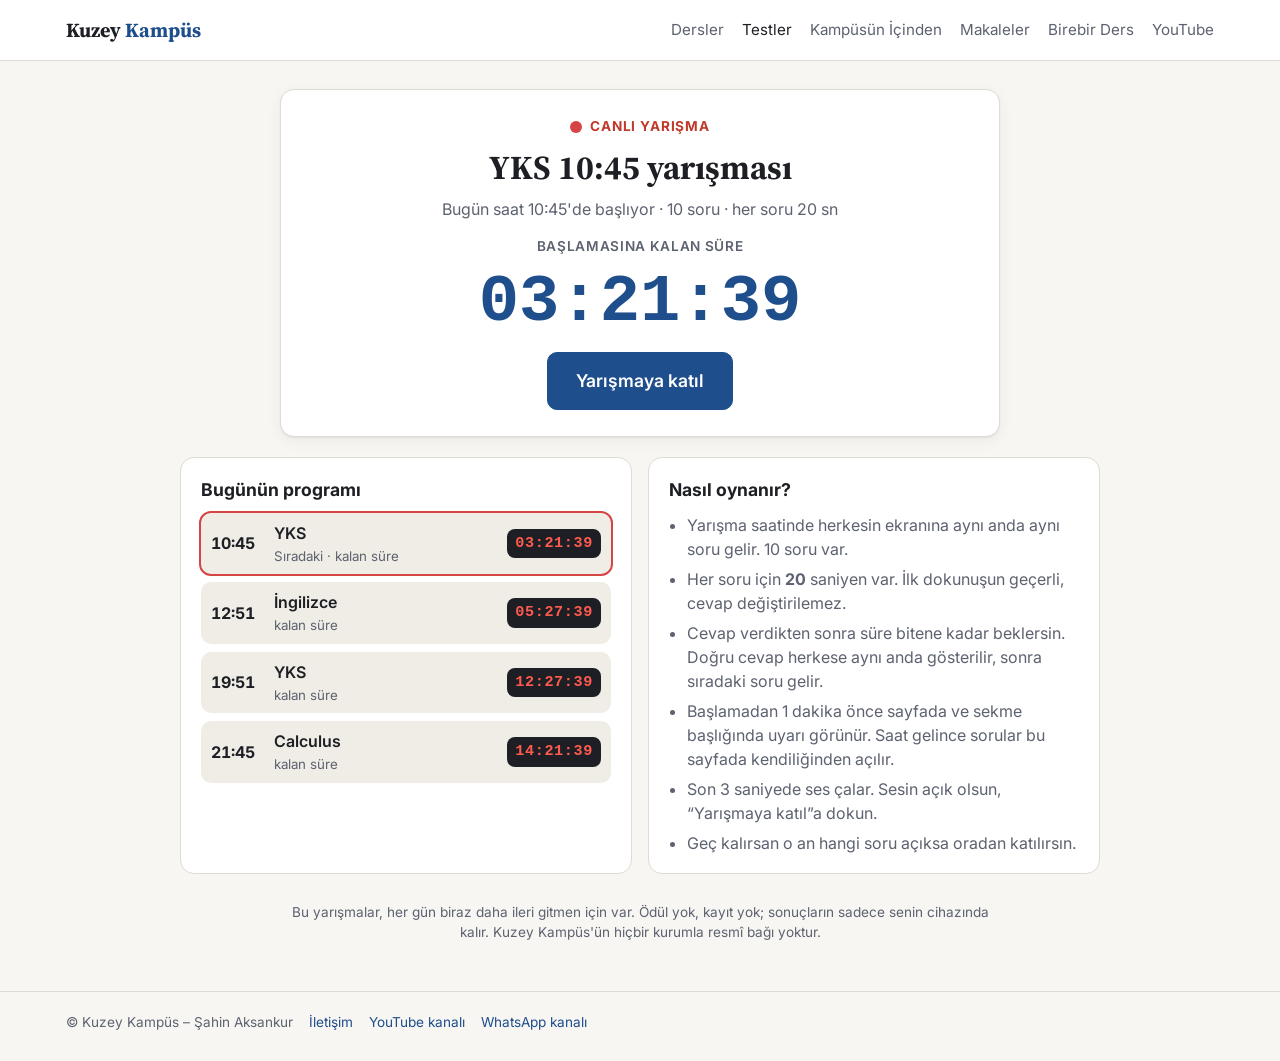
==== canli.html @ 6cb47317 "YKS İşçi ve Havuz Problemleri yayında (40'ar soru, 7'şer Doğru/Yanlış) Co-Authored-By: Claude Opus 5" ====
<!doctype html>
<html lang="tr">
<head>
  <meta charset="utf-8">
  <meta name="viewport" content="width=device-width, initial-scale=1">
  <title>Canlı Yarışma – Kuzey Kampüs</title>
  <meta name="description" content="Her gün aynı saatte, herkese aynı anda aynı 10 soru. YKS, Calculus ve İngilizce canlı yarışmaları. Kayıt gerekmez.">
  <link rel="preconnect" href="https://fonts.googleapis.com">
  <link rel="preconnect" href="https://fonts.gstatic.com" crossorigin>
  <link href="https://fonts.googleapis.com/css2?family=Inter:wght@400;600;700&family=Source+Serif+4:wght@600;700&display=swap" rel="stylesheet">
  <link rel="stylesheet" href="assets/style.css?v=202611281031">
</head>
<body class="canli-sayfa">
  <header class="topbar">
    <div class="wrap">
      <a class="brand" href="index.html">Kuzey <span>Kampüs</span></a>
      <nav class="nav">
        <a href="dersler.html">Dersler</a>
        <a href="oyun.html" class="active">Testler</a>
        <a href="kampus.html"><span class="nav-uzun">Kampüsün İçinden</span><span class="nav-kisa">Kampüs</span></a>
        <a href="makaleler.html">Makaleler</a>
        <a href="iletisim.html">Birebir Ders</a>
        <a data-yt href="#" target="_blank" rel="noopener" class="nav-yt">YouTube</a>
      </nav>
    </div>
  </header>

  <main class="wrap canli">
    <!-- Bekleme ekranı: geri sayım, katıl düğmesi, bugünün programı -->
    <section id="canli-lobi">
      <div class="canli-lobi-kart">
        <p class="canli-etiket"><span class="canli-nokta" aria-hidden="true"></span> Canlı Yarışma</p>
        <h1 id="lobi-baslik">Canlı Yarışma</h1>
        <p class="canli-alt" id="lobi-alt"></p>
        <p class="canli-geri-etiket">Başlamasına kalan süre</p>
        <p class="canli-geri" id="lobi-geri" role="timer" aria-live="off"></p>
        <p class="canli-uyari" id="lobi-uyari" role="status" hidden></p>
        <button type="button" class="btn primary big canli-katil" id="lobi-katil">Yarışmaya katıl</button>
        <p class="canli-katildin" id="lobi-katildin" hidden>✓ Hazırsın. Saat gelince sorular bu sayfada kendiliğinden açılır; sayfayı açık tut.</p>
        <p class="canli-seri" id="lobi-seri" hidden></p>
        <div class="canli-qr" id="lobi-qr" hidden><img src="assets/canli-qr.svg" alt="Canlı Yarışma sayfasının QR kodu" width="160" height="160"><span>kuzeykampuscalculus.com/canli.html</span></div>
      </div>

      <div class="canli-bilgi">
        <section class="canli-kutu">
          <h2>Bugünün programı</h2>
          <ul class="canli-program" id="lobi-program"></ul>
          <p class="canli-kucuk" id="lobi-program-not"></p>
        </section>
        <section class="canli-kutu">
          <h2>Nasıl oynanır?</h2>
          <ul class="canli-kurallar">
            <li>Yarışma saatinde herkesin ekranına aynı anda aynı soru gelir. 10 soru var.</li>
            <li>Her soru için <strong id="kural-sure">20</strong> saniyen var. İlk dokunuşun geçerli, cevap değiştirilemez.</li>
            <li>Cevap verdikten sonra süre bitene kadar beklersin. Doğru cevap herkese aynı anda gösterilir, sonra sıradaki soru gelir.</li>
            <li>Başlamadan 1 dakika önce sayfada ve sekme başlığında uyarı görünür. Saat gelince sorular bu sayfada kendiliğinden açılır.</li>
            <li>Son 3 saniyede ses çalar. Sesin açık olsun, “Yarışmaya katıl”a dokun.</li>
            <li>Geç kalırsan o an hangi soru açıksa oradan katılırsın.</li>
          </ul>
        </section>
      </div>
    </section>

    <!-- Soru ekranı (canlı ve sonradan çözme) -->
    <section id="canli-soru" hidden>
      <div class="oyun-ust">
        <span><span class="canli-rozet" id="soru-rozet">🔴 CANLI</span> <span id="soru-ad"></span> · <span id="soru-ilerleme"></span></span>
        <button type="button" class="ses-dugme" aria-label="Sesi kapat">🔊</button>
        <span class="oyun-sure" id="soru-sure" role="timer" aria-live="off">20</span>
      </div>
      <div class="oyun-bar"><div id="soru-bar"></div></div>
      <div class="oyun-kart canli-kart" id="soru-kart">
        <p class="oyun-metin" id="soru-metin"></p>
        <div class="oyun-secenekler" id="soru-secenekler"></div>
        <p class="canli-durum" id="soru-durum" aria-live="polite"></p>
        <p class="oyun-aciklama" id="soru-aciklama" hidden></p>
        <button class="btn primary big" id="soru-sonraki" type="button" hidden>Sonraki soru →</button>
      </div>
      <div class="canli-qr kose" id="soru-qr" hidden><img src="assets/canli-qr.svg" alt="" width="110" height="110"><span>kuzeykampuscalculus.com/canli.html</span></div>
    </section>

    <!-- Sonuç -->
    <section id="canli-sonuc" hidden>
      <div class="oyun-kart oyun-sonuc canli-kart" id="sonuc-kart">
        <p class="oyun-sonuc-baslik" id="sonuc-baslik"></p>
        <p class="oyun-sonuc-puan"><strong id="sonuc-puan"></strong> / <span id="sonuc-toplam"></span></p>
        <p id="sonuc-mesaj"></p>
        <p class="oyun-rekor" id="sonuc-seri"></p>
        <div class="oyun-dugmeler">
          <button class="btn primary big" id="sonuc-paylas" type="button">📤 Sonucumu paylaş</button>
          <button class="btn big" id="sonuc-tamam" type="button">Sıradaki yarışma</button>
          <a class="btn big" href="oyun.html">Testlere dön</a>
        </div>
        <p class="canli-kucuk" id="sonuc-sira"></p>
      </div>
      <div class="oyun-kacan" id="sonuc-kacan" hidden></div>
    </section>

    <!-- Sonucu paylaş: resim kartı + seçenekler -->
    <div class="perde" id="paylas-perde" hidden>
      <div class="panel paylas-panel" role="dialog" aria-modal="true" aria-labelledby="paylas-baslik">
        <h3 id="paylas-baslik">Sonucunu paylaş</h3>
        <img class="paylas-onizleme" id="paylas-resim" alt="Paylaşım kartı: yarışma sonucun">
        <div class="paylas-dugmeler">
          <button type="button" class="btn primary" id="paylas-sistem" hidden>📲 Paylaş (Instagram, WhatsApp…)</button>
          <a class="btn wa" id="paylas-wa" href="#" target="_blank" rel="noopener">WhatsApp</a>
          <a class="btn" id="paylas-fb" href="#" target="_blank" rel="noopener">Facebook</a>
          <a class="btn" id="paylas-indir" href="#" download="kuzey-kampus-canli-yarisma.png">⬇ Resmi indir</a>
          <button type="button" class="btn" id="paylas-kopyala">🔗 Linki kopyala</button>
        </div>
        <p class="panel-not" id="paylas-not">Instagram için: “Paylaş”a dokunup Instagram'ı seç ya da resmi indirip hikâyene ekle.</p>
        <button type="button" class="btn" id="paylas-kapat">Kapat</button>
      </div>
    </div>

    <p class="canli-not">Bu yarışmalar, her gün biraz daha ileri gitmen için var. Ödül yok, kayıt yok; sonuçların sadece senin cihazında kalır. Kuzey Kampüs'ün hiçbir kurumla resmî bağı yoktur.</p>
  </main>

  <footer>
    <div class="wrap">
      <span>© Kuzey Kampüs – Şahin Aksankur</span>
      <a href="iletisim.html">İletişim</a>
      <a data-yt href="#" target="_blank" rel="noopener">YouTube kanalı</a>
      <a data-wa-kanal href="#" target="_blank" rel="noopener" hidden>WhatsApp kanalı</a>
    </div>
  </footer>

  <script src="assets/config.js?v=202611281031"></script>
  <script src="assets/app.js?v=202611281031"></script>
  <script src="data/sorular.js?v=202611281031"></script>
  <script src="data/yks-sorular.js?v=202611281031"></script>
  <script src="data/ingilizce.js?v=202611281031"></script>
  <script src="assets/oyun.js?v=202611281031"></script>
  <script src="assets/canli-takvim.js?v=202611281031"></script>
  <!-- Ziyaretçi sayımı: GoatCounter (çerezsiz, kişisel veri yok; yerelde saymaz) -->
  <script data-goatcounter="https://kuzeykampus.goatcounter.com/count" async src="//gc.zgo.at/count.js"></script>
  <script src="assets/canli.js?v=202611281031"></script>
</body>
</html>
---- assets/style.css ----
:root {
  --bg: #f7f6f2;
  --surface: #ffffff;
  --surface-2: #efede6;
  --text: #1d1f24;
  --muted: #5d6270;
  --border: #dedbd2;
  --accent: #1f4e8c;
  --accent-soft: #e3ebf6;
  --accent-text: #ffffff;
  --radius: 14px;
  --shadow: 0 1px 2px rgba(20, 24, 33, 0.06), 0 4px 16px rgba(20, 24, 33, 0.05);
  --font: "Inter", system-ui, -apple-system, "Segoe UI", Roboto, sans-serif;
  --serif: "Source Serif 4", Georgia, serif;
}

@media (prefers-color-scheme: dark) {
  :root:not([data-theme="light"]) {
    --bg: #14161b;
    --surface: #1c1f26;
    --surface-2: #252932;
    --text: #e8e9ec;
    --muted: #9aa0ad;
    --border: #2f343e;
    --accent: #7fa8e6;
    --accent-soft: #233149;
    --accent-text: #0f1420;
    --shadow: none;
  }
}

* { box-sizing: border-box; }

html, body { margin: 0; }

body {
  background: var(--bg);
  color: var(--text);
  font-family: var(--font);
  font-size: 16px;
  line-height: 1.55;
  -webkit-font-smoothing: antialiased;
}

a { color: var(--accent); text-decoration: none; }
a:hover { text-decoration: underline; }

.wrap { max-width: 1180px; margin: 0 auto; padding: 0 16px; }

/* Üst menü */
.topbar {
  border-bottom: 1px solid var(--border);
  background: var(--surface);
  position: sticky; top: 0; z-index: 10;
}
.topbar .wrap { display: flex; align-items: center; gap: 16px; height: 60px; }
.brand { font-family: var(--serif); font-weight: 700; font-size: 1.25rem; color: var(--text); }
.brand:hover { text-decoration: none; }
.brand span { color: var(--accent); }
.nav { margin-left: auto; display: flex; gap: 18px; font-size: 0.95rem; }
.nav a { color: var(--muted); }
.nav a:hover, .nav a.active { color: var(--text); text-decoration: none; }

/* Ana sayfa */
.hero { padding: 56px 0 32px; }
.hero h1 { font-family: var(--serif); font-size: clamp(2rem, 4vw, 2.8rem); line-height: 1.15; margin: 0 0 12px; }
.hero p { color: var(--muted); font-size: 1.1rem; max-width: 640px; margin: 0; }

.section-title { font-size: 0.8rem; letter-spacing: 0.08em; text-transform: uppercase; color: var(--muted); margin: 32px 0 12px; }

.cards { display: grid; grid-template-columns: repeat(auto-fill, minmax(260px, 1fr)); gap: 16px; padding-bottom: 48px; }
.card {
  display: flex; flex-direction: column; gap: 8px;
  background: var(--surface); border: 1px solid var(--border); border-radius: var(--radius);
  padding: 20px; box-shadow: var(--shadow); color: var(--text);
}
a.card:hover { text-decoration: none; border-color: var(--accent); }
.card h3 { margin: 0; font-size: 1.15rem; }
.card p { margin: 0; color: var(--muted); font-size: 0.95rem; }
.card .meta { margin-top: auto; padding-top: 8px; font-size: 0.85rem; color: var(--muted); }
.card.soon { opacity: 0.6; }
.badge {
  align-self: flex-start; font-size: 0.75rem; font-weight: 600; padding: 2px 8px; border-radius: 999px;
  background: var(--accent-soft); color: var(--accent);
}

/* Ders sayfası */
.course-head { padding: 28px 0 16px; }
.course-head h1 { font-family: var(--serif); margin: 0 0 6px; font-size: clamp(1.5rem, 3vw, 2rem); }
.course-head p { margin: 0; color: var(--muted); }

.layout { display: grid; grid-template-columns: minmax(0, 1fr) 360px; gap: 24px; padding-bottom: 48px; align-items: start; }
@media (max-width: 900px) { .layout { grid-template-columns: minmax(0, 1fr); } }

.player {
  position: relative; width: 100%; aspect-ratio: 16 / 9; background: #000; border-radius: var(--radius); overflow: hidden;
}
.player iframe { position: absolute; inset: 0; width: 100%; height: 100%; border: 0; }

.now { margin: 16px 0 8px; }
.now h2 { margin: 0 0 4px; font-size: 1.2rem; line-height: 1.35; }
.now .sub { color: var(--muted); font-size: 0.9rem; }

.controls { display: flex; gap: 8px; flex-wrap: wrap; margin: 12px 0 20px; }
.btn {
  display: inline-flex; align-items: center; gap: 6px; border: 1px solid var(--border); background: var(--surface);
  color: var(--text); border-radius: 10px; padding: 8px 14px; font: inherit; font-size: 0.9rem; cursor: pointer;
}
.btn:hover { border-color: var(--accent); text-decoration: none; }
.btn:disabled { opacity: 0.4; cursor: default; }
.btn.primary { background: var(--accent); color: var(--accent-text); border-color: var(--accent); }

.pdf-box { background: var(--surface); border: 1px solid var(--border); border-radius: var(--radius); overflow: hidden; }
.pdf-box header { display: flex; align-items: center; gap: 8px; padding: 12px 16px; border-bottom: 1px solid var(--border); flex-wrap: wrap; }
.pdf-box header strong { margin-right: auto; }
.pdf-frame { width: 100%; height: 75vh; min-height: 420px; border: 0; display: block; background: var(--surface-2); }
.pdf-view { overflow-y: auto; padding: 12px; -webkit-overflow-scrolling: touch; }
@media (max-width: 600px) { .pdf-view { padding: 6px; height: 70vh; min-height: 360px; } }
.pdf-page { background: #fff; margin: 0 auto 12px; max-width: 900px; box-shadow: 0 1px 3px rgba(0,0,0,.12); }
.pdf-page canvas { display: block; width: 100%; height: auto; }
.pdf-loading { padding: 24px 16px; color: var(--muted); }
.pdf-empty { padding: 24px 16px; color: var(--muted); }
.tab { border: 1px solid var(--border); background: transparent; color: var(--muted); border-radius: 8px; padding: 4px 10px; font: inherit; font-size: 0.85rem; cursor: pointer; }
.tab.active { background: var(--accent-soft); color: var(--accent); border-color: transparent; }

.sidebar { background: var(--surface); border: 1px solid var(--border); border-radius: var(--radius); overflow: hidden; position: sticky; top: 76px; }
@media (max-width: 900px) { .sidebar { position: static; } }
.sidebar .search { padding: 12px; border-bottom: 1px solid var(--border); }
.sidebar input {
  width: 100%; padding: 9px 12px; border-radius: 10px; border: 1px solid var(--border);
  background: var(--bg); color: var(--text); font: inherit; font-size: 0.95rem;
}
.sidebar .count { font-size: 0.8rem; color: var(--muted); margin-top: 8px; }
.list { list-style: none; margin: 0; padding: 0; max-height: calc(100vh - 220px); overflow-y: auto; }
@media (max-width: 900px) { .list { max-height: 420px; } }
.list li button {
  width: 100%; text-align: left; display: grid; grid-template-columns: 34px 1fr; gap: 8px; align-items: start;
  background: transparent; border: 0; border-bottom: 1px solid var(--border); padding: 10px 12px;
  color: var(--text); font: inherit; font-size: 0.9rem; cursor: pointer; line-height: 1.4;
}
.list li button:hover { background: var(--surface-2); }
.list li button.active { background: var(--accent-soft); }
.list .num { color: var(--muted); font-variant-numeric: tabular-nums; font-size: 0.8rem; padding-top: 2px; }
.list .pdf-dot { display: inline-block; margin-left: 6px; font-size: 0.7rem; color: var(--accent); font-weight: 600; }

.notice { background: var(--surface); border: 1px dashed var(--border); border-radius: var(--radius); padding: 24px; color: var(--muted); margin-bottom: 48px; }

/* İletişim sayfası */
.cards.services { padding-bottom: 8px; }
.contact-layout { display: grid; grid-template-columns: minmax(0, 1fr) 320px; gap: 24px; padding-bottom: 56px; align-items: start; }
@media (max-width: 900px) { .contact-layout { grid-template-columns: minmax(0, 1fr); } }
.contact-form { background: var(--surface); border: 1px solid var(--border); border-radius: var(--radius); padding: 24px; display: grid; gap: 16px; box-shadow: var(--shadow); }
.contact-form .row { display: grid; grid-template-columns: 1fr 1fr; gap: 16px; }
@media (max-width: 600px) { .contact-form .row { grid-template-columns: 1fr; } }
.contact-form label { display: grid; gap: 6px; font-size: 0.9rem; font-weight: 600; }
.contact-form input, .contact-form select, .contact-form textarea {
  width: 100%; padding: 10px 12px; border-radius: 10px; border: 1px solid var(--border);
  background: var(--bg); color: var(--text); font: inherit; font-weight: 400; font-size: 0.95rem;
}
.contact-form textarea { resize: vertical; }
.contact-form input:focus, .contact-form select:focus, .contact-form textarea:focus { outline: 2px solid var(--accent); outline-offset: 1px; border-color: transparent; }
.btn.big { justify-self: start; padding: 11px 20px; font-size: 1rem; font-weight: 600; }
.form-note { margin: 0; font-size: 0.85rem; color: var(--muted); }
.form-error { margin: 0; color: #c0392b; font-size: 0.9rem; }
.contact-side { display: grid; gap: 16px; }
.btn.wa { background: #1f8f4e; border-color: #1f8f4e; color: #fff; align-self: flex-start; margin-top: 4px; }

.cta { background: var(--accent-soft); border-radius: var(--radius); padding: 24px; display: flex; gap: 16px; align-items: center; justify-content: space-between; flex-wrap: wrap; margin-bottom: 48px; }
.cta h3 { margin: 0 0 4px; }
.cta p { margin: 0; color: var(--muted); }
.cta.wa-cta { margin-bottom: 16px; }
.btn.wa.big { margin-top: 0; align-self: center; }
[hidden] { display: none !important; }

footer { border-top: 1px solid var(--border); color: var(--muted); font-size: 0.85rem; }
footer .wrap { padding-top: 20px; padding-bottom: 28px; display: flex; gap: 16px; flex-wrap: wrap; }

/* Yazılar: liste sayfası */
.series-wrap { display: grid; gap: 12px; max-width: 820px; padding-bottom: 56px; }
.series { background: var(--surface); border: 1px solid var(--border); border-radius: var(--radius); box-shadow: var(--shadow); overflow: hidden; scroll-margin-top: 76px; }
.series summary { display: flex; align-items: center; gap: 12px; padding: 18px 20px; cursor: pointer; list-style: none; }
.series summary::-webkit-details-marker { display: none; }
.series summary::after { content: ""; width: 9px; height: 9px; border-right: 2px solid var(--muted); border-bottom: 2px solid var(--muted); transform: rotate(45deg); margin: -4px 4px 0 0; transition: transform 0.15s; }
.series[open] summary::after { transform: rotate(225deg); margin-top: 4px; }
.series summary:hover { background: var(--surface-2); }
.series summary:focus-visible { outline: 2px solid var(--accent); outline-offset: -2px; }
.series-name { font-family: var(--serif); font-weight: 700; font-size: 1.2rem; }
.series-count { margin-left: auto; font-size: 0.85rem; color: var(--muted); white-space: nowrap; }
.series-desc { margin: 0; padding: 0 20px 12px; color: var(--muted); font-size: 0.95rem; }
.series-list { list-style: none; margin: 0; padding: 0; border-top: 1px solid var(--border); }
.series-list a { display: grid; grid-template-columns: 44px minmax(0, 1fr) auto; gap: 10px; align-items: baseline; padding: 12px 20px; border-bottom: 1px solid var(--border); color: var(--text); }
.series-list li:last-child a { border-bottom: 0; }
.series-list a:hover { background: var(--surface-2); text-decoration: none; }
.series-list .num { color: var(--muted); font-variant-numeric: tabular-nums; font-size: 0.85rem; }
.series-list .t { font-weight: 600; }
.series-list .d { color: var(--muted); font-size: 0.85rem; white-space: nowrap; }
@media (max-width: 600px) {
  .series-list a { grid-template-columns: 36px minmax(0, 1fr); }
  .series-list .d { grid-column: 2; }
}

/* Yazılar: yazı sayfası */
.article { max-width: 700px; margin: 0 auto; padding: 40px 0 56px; }
.article-series { font-size: 0.8rem; letter-spacing: 0.08em; text-transform: uppercase; font-weight: 600; }
.article-head h1 { font-family: var(--serif); font-size: clamp(1.9rem, 4.5vw, 2.6rem); line-height: 1.15; margin: 10px 0 12px; text-wrap: balance; }
.article-meta { color: var(--muted); font-size: 0.9rem; margin: 0 0 32px; padding-bottom: 24px; border-bottom: 1px solid var(--border); }
.prose { font-family: var(--serif); font-size: 1.15rem; line-height: 1.75; }
.prose p { margin: 0 0 1.1em; }
.prose h2 { font-family: var(--font); font-size: 1.35rem; line-height: 1.3; margin: 2em 0 0.7em; }
.prose h3 { font-family: var(--font); font-size: 1.05rem; line-height: 1.4; margin: 1.6em 0 0.6em; }
.prose blockquote { margin: 1.2em 0; padding: 4px 0 4px 20px; border-left: 3px solid var(--accent); font-style: italic; }
.prose blockquote p { margin: 0; }
.prose ul, .prose ol { margin: 0 0 1.1em; padding-left: 1.4em; }
.prose li { margin: 0.2em 0; }
.prose strong { font-weight: 700; }
.article-origin { color: var(--muted); font-size: 0.9rem; margin: 40px 0 0; padding-top: 20px; border-top: 1px solid var(--border); }
.related { margin-top: 20px; background: var(--accent-soft); border-radius: var(--radius); padding: 16px 20px; display: grid; gap: 4px; }
.related-label { font-size: 0.8rem; color: var(--muted); text-transform: uppercase; letter-spacing: 0.06em; }
.related a { font-weight: 600; }
.prevnext { display: grid; grid-template-columns: 1fr 1fr; gap: 12px; margin-top: 24px; }
.pn { display: grid; gap: 2px; border: 1px solid var(--border); border-radius: var(--radius); padding: 14px 16px; background: var(--surface); color: var(--text); font-weight: 600; font-size: 0.95rem; }
.pn span { color: var(--muted); font-weight: 400; font-size: 0.8rem; }
.pn.next { text-align: right; }
.pn:hover { border-color: var(--accent); text-decoration: none; }
@media (max-width: 600px) { .prevnext { grid-template-columns: 1fr; } .pn.next { text-align: left; } }

/* Dar ekranda menü: marka üstte, bağlantılar altta tek satır */
.brand, .nav a { white-space: nowrap; }
@media (max-width: 600px) {
  .topbar .wrap { flex-wrap: wrap; height: auto; padding-top: 10px; gap: 4px 16px; }
  .nav { margin-left: 0; width: 100%; gap: 8px; justify-content: space-between; overflow-x: auto; padding-bottom: 10px; font-size: 0.9rem; }
}

/* Makaleler: yazar katmanı (iç içe akordiyon) */
.author { background: var(--surface); border: 1px solid var(--border); border-radius: var(--radius); box-shadow: var(--shadow); overflow: hidden; scroll-margin-top: 76px; }
.author > summary { display: flex; align-items: center; gap: 12px; padding: 20px; cursor: pointer; list-style: none; }
.author > summary::-webkit-details-marker { display: none; }
.author > summary::after { content: ""; width: 10px; height: 10px; border-right: 2px solid var(--muted); border-bottom: 2px solid var(--muted); transform: rotate(45deg); margin: -4px 4px 0 0; transition: transform 0.15s; }
.author[open] > summary::after { transform: rotate(225deg); margin-top: 4px; }
.author > summary:hover { background: var(--surface-2); }
.author > summary:focus-visible { outline: 2px solid var(--accent); outline-offset: -2px; }
.author-name { font-family: var(--serif); font-weight: 700; font-size: 1.4rem; }
.author-series { display: grid; gap: 10px; padding: 0 12px 12px; border-top: 1px solid var(--border); padding-top: 12px; background: var(--bg); }
.author-series .series { box-shadow: none; }
.series-empty { margin: 0; padding: 14px 20px 18px; border-top: 1px solid var(--border); color: var(--muted); font-size: 0.95rem; }

/* Oyun */
.oyun { padding-bottom: 56px; }
button.card.oyun-konu { font: inherit; text-align: left; cursor: pointer; }
button.card.oyun-konu:hover { border-color: var(--accent); }
.oyun-toplam { color: var(--muted); margin: 4px 0 24px; }
#oyun-giris .section-title:first-of-type { margin-top: 8px; }
.oyun-toplam:empty { display: none; }
#oyun-soru, #oyun-sonuc { max-width: 720px; margin: 0 auto; padding-top: 28px; }
.oyun-ust { display: flex; justify-content: space-between; gap: 12px; flex-wrap: wrap; color: var(--muted); font-size: 0.95rem; }
.oyun-puan strong { color: var(--accent); }
.oyun-bar { height: 6px; background: var(--surface-2); border-radius: 999px; margin: 10px 0 18px; overflow: hidden; }
.oyun-bar > div { height: 100%; width: 0; background: var(--accent); transition: width 0.3s; }
.oyun-kart { background: var(--surface); border: 1px solid var(--border); border-radius: var(--radius); box-shadow: var(--shadow); padding: 24px; display: grid; gap: 16px; }
.oyun-metin { font-size: clamp(1.25rem, 4.5vw, 1.6rem); line-height: 1.5; margin: 0; font-weight: 600; overflow-wrap: anywhere; }
.oyun-metin sub, .oyun-secenek sub { font-size: 0.65em; }
.oyun-secenekler { display: grid; gap: 10px; }
.oyun-secenek {
  font: inherit; font-size: 1.1rem; text-align: left; padding: 14px 16px; border-radius: 12px; cursor: pointer;
  border: 2px solid var(--border); background: var(--bg); color: var(--text); line-height: 1.4; overflow-wrap: anywhere;
}
.oyun-secenek:hover:not(:disabled) { border-color: var(--accent); }
.oyun-secenek:disabled { cursor: default; opacity: 0.6; }
.oyun-secenek.dogru { border-color: #2e8b57; background: rgba(46, 139, 87, 0.12); opacity: 1; }
.oyun-secenek.yanlis { border-color: #c0392b; background: rgba(192, 57, 43, 0.10); opacity: 1; }
.oyun-aciklama { margin: 0; padding: 12px 14px; border-radius: 10px; line-height: 1.5; }
.oyun-aciklama.iyi { background: rgba(46, 139, 87, 0.12); }
.oyun-aciklama.kotu { background: var(--accent-soft); }
.oyun-sonuc { text-align: center; justify-items: center; }
.oyun-sonuc p { margin: 0; }
.oyun-sonuc-baslik { font-family: var(--serif); font-size: 1.8rem; font-weight: 700; }
.oyun-sonuc-puan { font-size: 1.4rem; color: var(--muted); }
.oyun-sonuc-puan strong { font-size: 3.2rem; color: var(--accent); }
.oyun-rekor { color: var(--accent); font-weight: 600; }
.oyun-rekor:empty { display: none; }
.oyun-dugmeler { display: flex; gap: 10px; flex-wrap: wrap; justify-content: center; margin-top: 8px; }
.oyun-ust { align-items: center; }
.oyun-sure {
  min-width: 52px; height: 52px; border-radius: 999px; display: inline-flex; align-items: center; justify-content: center;
  font-size: 1.5rem; font-weight: 700; font-variant-numeric: tabular-nums; color: var(--accent);
  background: var(--accent-soft); border: 2px solid var(--accent);
}
.oyun-sure.uyari { color: #fff; background: #e67e22; border-color: #e67e22; animation: oyun-yanip 0.6s steps(2, start) infinite; }
.oyun-sure.az { color: #fff; background: #c0392b; border-color: #c0392b; animation: oyun-yanip 0.4s steps(2, start) infinite; }
@keyframes oyun-yanip { to { opacity: 0.35; } }
@media (prefers-reduced-motion: reduce) { .oyun-sure.uyari, .oyun-sure.az { animation: none; } }
.oyun-seviyeler { display: grid; grid-template-columns: repeat(3, minmax(0, 1fr)); gap: 10px; max-width: 560px; }
.oyun-seviye {
  font: inherit; cursor: pointer; display: grid; gap: 2px; justify-items: center; padding: 12px 8px; border-radius: 12px;
  border: 2px solid var(--border); background: var(--surface); color: var(--text);
}
.oyun-seviye span { font-size: 0.85rem; color: var(--muted); }
.oyun-seviye:hover { border-color: var(--accent); }
.oyun-seviye.secili { border-color: var(--accent); background: var(--accent-soft); }
.oyun-seviye.secili strong { color: var(--accent); }
.oyun-kacan { margin-top: 20px; display: grid; gap: 12px; }
.oyun-kacan h3 { margin: 0; font-size: 1.1rem; }
.oyun-kacan-soru { background: var(--surface); border: 1px solid var(--border); border-radius: 12px; padding: 14px 16px; display: grid; gap: 6px; }
.oyun-kacan-soru p { margin: 0; line-height: 1.5; }
.oyun-kacan-soru .s { font-weight: 600; }
.oyun-kacan-soru .a { color: var(--muted); font-size: 0.95rem; }
.oyun-kacan-soru .etiket { font-size: 0.75rem; font-weight: 600; padding: 2px 8px; border-radius: 999px; background: rgba(192, 57, 43, 0.12); color: #c0392b; margin-left: 4px; }
.oyun-ust { flex-wrap: nowrap; }
.oyun-ust > span:first-child { flex: 1 1 auto; min-width: 0; }
@media (max-width: 380px) { .oyun-ust { font-size: 0.85rem; gap: 8px; } .oyun-sure { min-width: 44px; height: 44px; font-size: 1.25rem; } }
.sinir { display: inline-flex; flex-direction: column; vertical-align: middle; font-size: 0.65em; line-height: 1.05; margin: 0 2px 0 1px; text-align: left; }
.sinir sup { font-size: 0.75em; }
.sinir .alt { order: 2; } .sinir .ust { order: 1; }
.nav-kisa { display: none; }
@media (max-width: 840px) { .nav-uzun { display: none; } .nav-kisa { display: inline; } }
.cta.oyun-cta { margin-bottom: 16px; border: 2px solid var(--accent); background: var(--surface); }
.cta.oyun-cta h3 { font-size: 1.25rem; }
.oyun-bolum-not { color: var(--muted); margin: -4px 0 14px; max-width: 640px; }
#oyun-bolumler { padding-bottom: 8px; }
.oyun-bolum { border-left: 4px solid var(--accent); }

/* Oyun: ⚡ Doğru / Yanlış */
.dy-tum { flex-direction: row; align-items: center; justify-content: space-between; gap: 12px; border: 2px dashed #e67e22; margin-bottom: 16px; }
.dy-tum p { margin: 2px 0 0; }
.btn.dy { background: #fff4e5; border-color: #e67e22; color: #a35400; font-weight: 600; justify-content: center; }
.btn.dy:hover { border-color: #c96a10; }
.oyun-bolum-dugmeler { display: grid; grid-template-columns: 1fr 1fr; gap: 8px; margin-top: 4px; }
.oyun-bolum-dugmeler .btn { justify-content: center; font-weight: 600; padding: 10px 8px; }
.oyun-bolum h3 { margin-top: 2px; }
#dy-soru { max-width: 720px; margin: 0 auto; padding-top: 28px; }
.dy-seri { font-weight: 700; color: #c0392b; }
.dy-kart {
  background: var(--surface); border: 2px solid var(--border); border-radius: var(--radius); box-shadow: var(--shadow);
  min-height: 190px; display: grid; place-items: center; padding: 20px; text-align: center; transition: background 0.15s, border-color 0.15s;
}
.dy-kart.yesil { background: rgba(46, 139, 87, 0.16); border-color: #2e8b57; }
.dy-kart.kirmizi { background: rgba(192, 57, 43, 0.14); border-color: #c0392b; }
.dy-ifade { margin: 0; font-size: clamp(1.4rem, 6vw, 1.9rem); font-weight: 700; line-height: 1.4; overflow-wrap: anywhere; }
.dy-ifade sub { font-size: 0.55em; }
.dy-not { min-height: 2.9em; margin: 10px 0 0; text-align: center; font-weight: 700; }
.dy-not.iyi { color: #2e8b57; } .dy-not.kotu { color: #c0392b; }
.dy-dugmeler { display: grid; grid-template-columns: 1fr 1fr; gap: 12px; margin-top: 10px; }
.dy-dugmeler button { font: inherit; font-size: 1.25rem; font-weight: 700; padding: 22px 8px; border-radius: 16px; border: 2px solid; cursor: pointer; touch-action: manipulation; }
.dy-dugmeler button:disabled { opacity: 0.5; cursor: default; }
/* Doğru / Yanlış düğmeleri renksiz: yeşil ve kırmızı sadece cevaptan sonra kartta görünür */
.dy-dugmeler .dy-d, .dy-dugmeler .dy-y { background: var(--surface); border-color: var(--border); color: var(--text); }
.dy-dugmeler .dy-d:hover:not(:disabled), .dy-dugmeler .dy-y:hover:not(:disabled) { border-color: var(--accent); }
.dy-dugmeler button.secildi { opacity: 1; border-color: var(--accent); border-width: 3px; }
@media (prefers-color-scheme: dark) { :root:not([data-theme="light"]) .btn.dy { background: #3a2a14; color: #f5b971; } }
.dy-alt { text-align: center; color: var(--muted); font-size: 0.9rem; margin: 12px 0 0; }

/* Oyun: dört test türü şeridi */
.oyun-hero { padding: 32px 0 20px; }
.serit { display: grid; grid-template-columns: 270px minmax(0, 1fr); gap: 14px; align-items: stretch; margin-bottom: 18px; }
.tur { border-radius: var(--radius); padding: 18px; color: #fff; display: flex; flex-direction: column; gap: 6px; }
.tur h2 { margin: 0; font-size: 1.2rem; line-height: 1.3; }
.tur p { margin: 0; opacity: 0.93; font-size: 0.92rem; line-height: 1.45; }
.tur .ozellik { margin-top: auto; font-size: 0.82rem; font-weight: 600; background: rgba(255, 255, 255, 0.2); border-radius: 999px; padding: 3px 10px; align-self: flex-start; }
.t0 { background: #6c4ab6; } .t1 { background: #1f4e8c; } .t2 { background: #2e7d5b; } .t3 { background: #c96a10; }
.secenekler { display: grid; grid-template-columns: repeat(auto-fill, minmax(160px, 1fr)); gap: 10px; align-content: start; }
.sec {
  background: var(--surface); border: 2px solid var(--border); border-radius: 12px; padding: 10px 12px;
  display: flex; flex-direction: column; gap: 2px; text-align: left; font: inherit; color: var(--text); cursor: pointer; min-height: 74px;
}
.sec small { color: var(--muted); font-size: 0.78rem; font-weight: 600; }
.sec strong { font-size: 0.98rem; line-height: 1.3; }
.sec .skor, .giris-kart .skor { color: var(--muted); font-size: 0.78rem; margin-top: 2px; display: block; }
.sec:hover { border-color: var(--accent); }
.s1 { border-left: 5px solid #1f4e8c; } .s2 { border-left: 5px solid #2e7d5b; } .s3 { border-left: 5px solid #c96a10; }
.giris-kart {
  background: var(--surface); border: 2px solid var(--border); border-left: 5px solid #6c4ab6; border-radius: 12px;
  padding: 14px 16px; display: flex; align-items: center; justify-content: space-between; gap: 14px; flex-wrap: wrap;
}
.giris-kart p { margin: 4px 0 0; color: var(--muted); font-size: 0.92rem; max-width: 560px; line-height: 1.45; }
.btn.hazirlik-btn { background: #6c4ab6; border-color: #6c4ab6; color: #fff; font-weight: 600; }
.perde[hidden] { display: none !important; }
.perde { position: fixed; inset: 0; z-index: 50; background: rgba(20, 22, 27, 0.55); display: grid; place-items: center; padding: 16px; }
.panel { background: var(--surface); color: var(--text); width: 100%; max-width: 460px; border-radius: 18px; padding: 20px; display: grid; gap: 12px; box-shadow: 0 10px 40px rgba(0, 0, 0, 0.25); }
.panel small { color: var(--muted); font-weight: 600; }
.panel h3 { margin: 0; font-size: 1.2rem; }
.panel p { margin: 0; color: var(--muted); }
.panel .oyun-seviyeler { max-width: none; }
.panel .panel-not { font-size: 0.85rem; }
.panel .btn { justify-content: center; }
@media (max-width: 760px) {
  .serit { grid-template-columns: 1fr; gap: 10px; margin-bottom: 26px; }
  .secenekler { grid-template-columns: 1fr 1fr; }
  .tur .ozellik { margin-top: 6px; }
  .perde { place-items: end center; }
}

/* Kampüsün İçinden */
.kampus { padding-bottom: 48px; }
.kampus-hedef { max-width: 760px; font-size: 1.05rem; line-height: 1.6; }
.kampus-hedef p { margin: 0 0 10px; }
.kampus-okullar { display: grid; grid-template-columns: repeat(auto-fill, minmax(260px, 1fr)); gap: 16px; margin-bottom: 28px; }
.kampus-okul { border-top: 4px solid var(--accent); }
.kampus-okul ul { margin: 4px 0 12px; padding-left: 18px; color: var(--muted); font-size: 0.95rem; line-height: 1.5; display: grid; gap: 6px; }
.kampus-okul ul strong { color: var(--text); }
.kampus-kutular { display: grid; gap: 16px; }
.kampus-kutular .cta { margin-bottom: 0; }
.kampus-not { color: var(--muted); font-size: 0.85rem; margin: 20px 0 0; }
/* Telefonda menü tek satıra sığsın: YouTube bağlantısı alttaki bölümde ve ders sayfalarında var */
@media (max-width: 700px) { .nav .nav-yt { display: none; } }
.kampus-okul .kampus-gonder { margin-top: auto; align-self: flex-start; font-weight: 600; }

/* Ana sayfa: kısa özet ve dört bölüm kutusu */
.ana-ozet { padding: 44px 0 24px; max-width: 760px; }
.ana-ozet h1 { font-family: var(--serif); font-size: clamp(2rem, 4vw, 2.7rem); line-height: 1.15; margin: 0 0 14px; }
.ana-ozet p { color: var(--muted); font-size: 1.08rem; line-height: 1.6; margin: 0; }
.ana-bolumler { display: grid; grid-template-columns: 1fr 1fr; gap: 18px; padding-bottom: 24px; }
.ana-bolum {
  background: var(--surface); border: 1px solid var(--border); border-top: 5px solid var(--renk, var(--accent));
  border-radius: var(--radius); box-shadow: var(--shadow); padding: 22px; display: flex; flex-direction: column; gap: 10px;
}
.ana-bolum h2 { margin: 0; font-size: 1.35rem; }
.ana-bolum > p { margin: 0; color: var(--muted); line-height: 1.55; }
.ana-baglar { display: flex; flex-wrap: wrap; gap: 8px; margin-top: 2px; }
.ana-baglar a { font-size: 0.88rem; font-weight: 600; padding: 6px 10px; border-radius: 999px; background: var(--surface-2); color: var(--text); border: 1px solid var(--border); }
.ana-baglar a:hover { border-color: var(--accent); text-decoration: none; }
.ana-baglar a small { color: var(--muted); font-weight: 400; }
.ana-bolum .btn { margin-top: auto; align-self: flex-start; font-weight: 600; }
.ana-bolum .ana-son { font-size: 0.9rem; }
.ana-son a { font-weight: 600; }
.ana-alt { display: grid; grid-template-columns: 1fr 1fr; gap: 14px; padding-bottom: 48px; }
.ana-mini { border: 1px solid var(--border); border-radius: 12px; padding: 14px 16px; display: flex; align-items: center; justify-content: space-between; gap: 12px; background: var(--surface); }
.ana-mini p { margin: 2px 0 0; color: var(--muted); font-size: 0.9rem; }
.ana-mini .btn.wa { margin-top: 0; align-self: center; }
@media (max-width: 760px) { .ana-bolumler, .ana-alt { grid-template-columns: 1fr; } }

/* Oyun: grafikli sorular */
.oyun-grafik { display: block; width: 100%; max-width: 420px; height: auto; margin: 14px auto 0; background: var(--surface-2); border-radius: 10px; }
.oyun-kacan-soru .oyun-grafik { max-width: 320px; margin-left: 0; }
.oyun-grafik .iz { stroke: var(--border); stroke-width: 1; }
.oyun-grafik .eksen { stroke: var(--muted); stroke-width: 1.4; }
.oyun-grafik .kesik { stroke: var(--muted); stroke-width: 1; stroke-dasharray: 4 4; }
.oyun-grafik .sayi { fill: var(--muted); font-size: 12px; paint-order: stroke; stroke: var(--surface-2); stroke-width: 3px; font-weight: 400; text-anchor: middle; font-family: var(--font); }
.oyun-grafik .harf { fill: var(--text); font-size: 15px; font-weight: 700; font-style: italic; text-anchor: middle; font-family: var(--serif); }
.oyun-grafik .egri { fill: none; stroke: var(--accent); stroke-width: 2.6; stroke-linecap: round; stroke-linejoin: round; }
.oyun-grafik .bos { fill: var(--surface-2); stroke: var(--accent); stroke-width: 2.2; }
.oyun-grafik .dolu { fill: var(--accent); }
.oyun-grafik .ek { stroke: #d9822b; stroke-width: 2.2; stroke-linecap: round; }
.oyun-grafik .ek.kesikli { stroke-dasharray: 6 5; stroke-width: 1.8; }
.oyun-grafik .yazi { fill: var(--text); font-size: 14px; font-weight: 700; font-style: italic; text-anchor: end; font-family: var(--serif); paint-order: stroke; stroke: var(--surface-2); stroke-width: 3px; }
@media (prefers-color-scheme: dark) { :root:not([data-theme="light"]) .oyun-grafik .ek { stroke: #f5b971; } }

/* Oyun: parçalı fonksiyon (süslü parantezle alt alta) */
.parcali { display: flex; width: fit-content; align-items: center; gap: 0.15em; margin: 0.1em 0 0.35em; }
.parcali .sus { font-size: 2.6em; font-weight: 300; line-height: 1; transform: scaleX(0.7); }
.parcali .satirlar { display: inline-grid; grid-template-columns: auto auto; column-gap: 0.8em; line-height: 1.35; font-size: 0.92em; }
.parcali .satirlar > span:nth-child(odd) { text-align: left; }
.oyun-grafik .egri.ek { stroke: #d9822b; stroke-width: 2; stroke-dasharray: 6 5; }
@media (prefers-color-scheme: dark) { :root:not([data-theme="light"]) .oyun-grafik .egri.ek { stroke: #f5b971; } }
.oyun-metin .nw, .oyun-kacan-soru .nw { white-space: nowrap; }

/* Testler: 🎓 Üniversite / 📘 YKS sekmeleri */
.sekmeler { display: flex; gap: 8px; margin: 0 0 20px; border-bottom: 1px solid var(--border); }
.sekmeler button { font: inherit; font-weight: 600; font-size: 1rem; padding: 10px 16px; border: 0; background: none; color: var(--muted); cursor: pointer; border-bottom: 3px solid transparent; margin-bottom: -1px; }
.sekmeler button[aria-selected="true"] { color: var(--accent); border-bottom-color: var(--accent); }
.sekmeler button:hover { color: var(--text); }
.sekmeler button:focus-visible { outline: 2px solid var(--accent); outline-offset: -2px; }
.sec .skor + .skor { margin-top: 2px; }
.oyun-pasta { background: none; }
.oyun-pasta .dilim { fill: var(--surface); stroke: var(--text); stroke-width: 1.6; stroke-linejoin: round; }
.oyun-pasta .dilim.boyali { fill: #e08a2e; }
@media (prefers-color-scheme: dark) { :root:not([data-theme="light"]) .oyun-pasta .dilim.boyali { fill: #f5b971; } }

/* 🔊 Ses düğmesi (test ekranının üstünde) */
.ses-dugme { flex: 0 0 auto; width: 40px; height: 40px; border-radius: 50%; border: 1px solid var(--border); background: var(--surface); color: var(--text); font-size: 1.1rem; line-height: 1; cursor: pointer; padding: 0; }
.ses-dugme:hover { background: var(--surface-2); }
@media (max-width: 380px) { .ses-dugme { width: 34px; height: 34px; font-size: 0.95rem; } }
.bonus-rozet { color: #b7791f; font-weight: 600; }
@media (prefers-color-scheme: dark) { :root:not([data-theme="light"]) .bonus-rozet { color: #f5c451; } }

/* 🎆 Tam doğru kutlaması */
.kutlama { position: fixed; inset: 0; z-index: 60; display: grid; place-items: center; padding: 16px; background: rgba(12, 14, 20, 0.72); animation: kutlama-gir 0.25s ease-out; }
.kutlama-fisek { position: absolute; inset: 0; width: 100%; height: 100%; }
.kutlama-kutu { position: relative; max-width: 420px; width: 100%; text-align: center; background: var(--surface); color: var(--text); border-radius: 22px; padding: 28px 22px 24px; box-shadow: 0 10px 40px rgba(0, 0, 0, 0.35); border: 3px solid #f5b700; animation: kutlama-zipla 0.6s cubic-bezier(.2, 1.6, .4, 1); }
.kutlama-yildiz { font-size: 2rem; letter-spacing: 6px; animation: kutlama-parla 1.2s ease-in-out infinite alternate; }
.kutlama-kutu h2 { font-family: var(--serif); font-size: 2.4rem; margin: 6px 0 4px; }
.kutlama-metin { font-size: 1.15rem; margin: 0 0 10px; }
.kutlama-bonus { font-size: 3.2rem; font-weight: 800; line-height: 1.1; margin: 4px 0 6px; color: #e08e00; }
.kutlama-bonus.kucuk { font-size: 2.2rem; }
.kutlama-detay { color: var(--muted); margin: 0 0 6px; }
.kutlama-not { color: var(--muted); font-size: 0.9rem; margin: 0 0 6px; }
.kutlama-kutu .btn { margin-top: 12px; }
@media (prefers-color-scheme: dark) { :root:not([data-theme="light"]) .kutlama-bonus { color: #f5c451; } }
@keyframes kutlama-gir { from { opacity: 0; } to { opacity: 1; } }
@keyframes kutlama-zipla { from { transform: scale(0.6); opacity: 0; } to { transform: scale(1); opacity: 1; } }
@keyframes kutlama-parla { from { transform: scale(1); filter: brightness(1); } to { transform: scale(1.15); filter: brightness(1.3); } }
@media (prefers-reduced-motion: reduce) { .kutlama, .kutlama-kutu, .kutlama-yildiz { animation: none; } }

/* Üst üste kesir (YKS bölme soruları): <span class="kesir"><span>pay</span><span>payda</span></span> */
.kesir { display: inline-flex; flex-direction: column; vertical-align: middle; text-align: center; font-size: 0.85em; line-height: 1.2; margin: 0 0.12em; }
.kesir > span { padding: 0 0.15em; }
.kesir > span:first-child { border-bottom: 0.08em solid currentColor; }
/* Merdiven kesir: ortadaki ana çizgi iç kesirlerden belirgin biçimde uzun ve kalın */
.kesir.buyuk { font-size: 1em; margin: 0 0.15em; }
.kesir.buyuk > span { display: block; text-align: center; white-space: nowrap; padding: 0.12em 0.6em; }
.kesir.buyuk > span:first-child { border-bottom-width: 0.14em; }
.kesir.buyuk .kesir { font-size: 0.8em; }
.nw { white-space: nowrap; }
/* Soru içinde kendi satırında duran dizi (ör. sıralamayı bozan kesir) */
.dizi { display: block; margin: 0 0 0.35em; color: var(--accent); font-size: 0.78em; }

/* 🔁 Konu Tekrarı: seçim modu ve alttaki çubuk */
#panel-yks .serit { scroll-margin-top: 80px; }
.secim-modu .sec.tum-tekrar { display: none; }
.secim-modu #yks-konular .sec { border-style: dashed; }
.secim-modu #yks-konular .sec.secili { border-style: solid; border-color: #2e7d5b; background: color-mix(in srgb, #2e7d5b 12%, var(--surface)); }
.secim-modu #yks-konular .sec.secili strong::before { content: "✓ "; color: #2e7d5b; }
#panel-yks.secim-modu { padding-bottom: 110px; }
.tekrar-cubuk[hidden] { display: none; }
.tekrar-cubuk { position: fixed; left: 0; right: 0; bottom: 0; z-index: 40; background: var(--surface); border-top: 3px solid #2e7d5b; box-shadow: 0 -6px 24px rgba(0, 0, 0, 0.15); padding: 12px 16px calc(12px + env(safe-area-inset-bottom)); }
.tekrar-cubuk-ic { max-width: 1100px; margin: 0 auto; display: flex; flex-wrap: wrap; align-items: center; justify-content: space-between; gap: 10px 16px; }
.tekrar-not { margin: 0; font-weight: 600; font-size: 0.95rem; }
.tekrar-cubuk-dugmeler { display: flex; gap: 10px; }
#yks-tekrar-basla:disabled { opacity: 0.5; cursor: not-allowed; }
.tekrar-secenek { display: flex; flex-wrap: wrap; gap: 6px 16px; font-size: 0.92rem; }
.tekrar-secenek label { display: inline-flex; align-items: center; gap: 6px; cursor: pointer; }
.tekrar-secenek input { accent-color: #2e7d5b; width: 18px; height: 18px; }
.oyun-tekrar-not { margin: 10px 0 0; padding: 10px 12px; border-radius: 10px; background: var(--accent-soft); font-size: 0.92rem; line-height: 1.5; }
.once-not { margin: 4px 0; color: #b7791f; font-size: 0.88rem; font-weight: 600; }
@media (prefers-color-scheme: dark) { :root:not([data-theme="light"]) .once-not { color: #f5c451; } }
/* YKS konu kartlarında bölüm başlığı ("Temel Kavramlar · 2. Kısım") */
.yks-kisim { grid-column: 1 / -1; margin: 8px 0 -2px; font-size: 0.95rem; font-weight: 700; color: var(--muted); border-bottom: 1px solid var(--border); padding-bottom: 4px; }
.yks-kisim:first-child { margin-top: 0; }
.sec.tum-tekrar { grid-column: 1 / -1; min-height: 0; background: #2e7d5b; border-color: #2e7d5b; color: #fff; }
.sec.tum-tekrar:hover { background: #256b4d; border-color: #1f5c41; }
.sec.tum-tekrar small, .sec.tum-tekrar .skor { color: rgba(255, 255, 255, 0.85); }
.sec.tum-tekrar strong { font-size: 1.02rem; }
.panel .tekrar-secenek { flex-direction: column; gap: 8px; padding: 10px 12px; border-radius: 10px; background: var(--surface-2); }
.panel .tekrar-secenek[hidden] { display: none; }
.oyun-seviyeler button:disabled { opacity: 0.45; cursor: not-allowed; }

/* 🔴 Canlı Yarışma (canli.html, assets/canli.js) ve ana sayfa / Testler şeridi */
.canli-serit[hidden] { display: none !important; }
.canli-serit {
  display: flex; align-items: center; gap: 12px; flex-wrap: wrap; margin: 0 0 18px; padding: 12px 16px;
  background: var(--surface); border: 2px solid #d64545; border-radius: var(--radius); color: var(--text); box-shadow: var(--shadow);
}
.canli-serit:hover { text-decoration: none; border-color: #b83232; }
.canli-serit-ic { display: flex; flex-direction: column; flex: 1 1 220px; min-width: 0; }
.canli-serit-ic strong { font-size: 1.05rem; }
.canli-serit-program { color: var(--muted); font-size: 0.9rem; }
.canli-serit-durum { font-weight: 700; color: #c0392b; font-size: 0.95rem; }
.canli-serit.simdi { background: #c0392b; border-color: #c0392b; color: #fff; }
.canli-serit.simdi .canli-serit-program, .canli-serit.simdi .canli-serit-durum { color: #fff; }
.canli-serit.simdi .canli-nokta { background: #fff; }
.canli-nokta { width: 12px; height: 12px; border-radius: 50%; background: #d64545; flex: none; display: inline-block; animation: canli-nabiz 1.4s ease-in-out infinite; }
@keyframes canli-nabiz { 0%, 100% { opacity: 1; transform: scale(1); } 50% { opacity: 0.35; transform: scale(0.8); } }
@media (prefers-color-scheme: dark) { :root:not([data-theme="light"]) .canli-serit-durum { color: #ff8a80; } }

.canli { padding-bottom: 48px; }
.canli-lobi-kart {
  margin: 28px auto 20px; max-width: 720px; text-align: center; background: var(--surface); border: 1px solid var(--border);
  border-radius: var(--radius); box-shadow: var(--shadow); padding: 26px 20px; display: grid; gap: 10px; justify-items: center;
}
.canli-lobi-kart h1 { margin: 0; font-family: var(--serif); font-size: clamp(1.5rem, 5vw, 2.1rem); line-height: 1.2; }
.canli-etiket { margin: 0; display: inline-flex; align-items: center; gap: 8px; font-weight: 700; color: #c0392b; text-transform: uppercase; letter-spacing: 0.06em; font-size: 0.85rem; }
@media (prefers-color-scheme: dark) { :root:not([data-theme="light"]) .canli-etiket { color: #ff8a80; } }
.canli-alt { margin: 0; color: var(--muted); }
.canli-geri { margin: 6px 0; font-size: clamp(2.6rem, 12vw, 4.2rem); font-weight: 700; font-variant-numeric: tabular-nums; color: var(--accent); line-height: 1; }
.canli-geri:empty { display: none; }
.canli-geri.yakin { color: #c0392b; }
.canli-lobi-kart .canli-katil { justify-self: center; font-size: 1.1rem; padding: 14px 28px; }
.canli-katildin { margin: 0; font-weight: 600; color: #2e8b57; }
.canli-seri { margin: 0; font-weight: 700; color: #c96a10; }
.canli-qr[hidden] { display: none; }
.canli-qr { display: grid; justify-items: center; gap: 6px; color: var(--muted); font-size: 0.9rem; font-weight: 600; }
.canli-qr img { background: #fff; padding: 6px; border-radius: 10px; width: 160px; height: 160px; }
.canli-bilgi { display: grid; grid-template-columns: 1fr 1fr; gap: 16px; max-width: 920px; margin: 0 auto; }
.canli-kutu { background: var(--surface); border: 1px solid var(--border); border-radius: var(--radius); padding: 18px 20px; }
.canli-kutu h2 { margin: 0 0 10px; font-size: 1.1rem; }
.canli-program { list-style: none; margin: 0; padding: 0; display: grid; gap: 8px; }
.canli-program li { display: flex; align-items: center; gap: 12px; padding: 8px 10px; border-radius: 10px; background: var(--surface-2); }
.canli-program li.sira { outline: 2px solid #d64545; }
.canli-program li.bitti { opacity: 0.85; }
.canli-program .saat { font-weight: 700; font-variant-numeric: tabular-nums; min-width: 3.2em; }
.canli-program .ad { flex: 1; display: flex; flex-direction: column; font-weight: 600; }
.canli-program .ad small { color: var(--muted); font-weight: 400; }
.canli-program .btn { padding: 6px 14px; }
.canli-kurallar { margin: 0; padding-left: 18px; display: grid; gap: 6px; color: var(--muted); line-height: 1.5; }
.canli-kucuk { margin: 10px 0 0; color: var(--muted); font-size: 0.88rem; }
.canli-kucuk:empty { display: none; }
.canli-not { max-width: 720px; margin: 28px auto 0; text-align: center; color: var(--muted); font-size: 0.85rem; line-height: 1.5; }
#canli-soru, #canli-sonuc { max-width: 720px; margin: 0 auto; padding-top: 28px; position: relative; }
.canli-rozet { font-weight: 700; color: #c0392b; }
.canli-rozet.tekrar { color: var(--accent); }
@media (prefers-color-scheme: dark) { :root:not([data-theme="light"]) .canli-rozet:not(.tekrar) { color: #ff8a80; } }
.canli-kart { position: relative; }
.canli-secenek { display: flex; align-items: center; gap: 12px; }
.canli-secenek .harf { flex: none; width: 30px; height: 30px; border-radius: 50%; display: grid; place-items: center; background: var(--surface-2); font-weight: 700; font-size: 0.95rem; }
.canli-secenek.secildi { opacity: 1; border-color: var(--accent); border-width: 3px; }
.canli-secenek.secildi .harf { background: var(--accent); color: var(--accent-text); }
.canli-durum { margin: 0; min-height: 1.5em; font-weight: 600; color: var(--muted); }
.canli-durum.alindi { color: var(--accent); }
.canli-durum.iyi { color: #2e8b57; } .canli-durum.kotu { color: #c0392b; }
.canli-fisek { position: absolute; inset: 0; width: 100%; height: 100%; pointer-events: none; }
.canli-qr.kose { position: fixed; right: 18px; bottom: 18px; background: var(--surface); padding: 10px; border-radius: 14px; border: 1px solid var(--border); font-size: 0.75rem; }
.canli-qr.kose img { width: 110px; height: 110px; }
@media (max-width: 760px) { .canli-bilgi { grid-template-columns: 1fr; } }

/* Canlı yayın ekranı (canli.html?ekran=yayin): menü ve alt bilgi gizli, yazılar büyük */
body.yayin .topbar, body.yayin footer, body.yayin .canli-not, body.yayin .ses-dugme { display: none; }
body.yayin #canli-soru, body.yayin #canli-sonuc { max-width: 1100px; }
body.yayin .oyun-metin { font-size: clamp(1.6rem, 3.2vw, 2.6rem); }
body.yayin .canli-secenek { font-size: 1.5rem; padding: 16px 18px; }
body.yayin .canli-secenek:disabled { opacity: 1; }
body.yayin .canli-secenek .harf { width: 42px; height: 42px; font-size: 1.3rem; }
body.yayin .oyun-sure { min-width: 72px; height: 72px; font-size: 2.2rem; }
body.yayin .oyun-ust { font-size: 1.25rem; }
body.yayin .oyun-aciklama { font-size: 1.25rem; }
body.yayin .oyun-grafik { max-width: 560px; }
@media (min-width: 1200px) { body.yayin #canli-soru { padding-right: 150px; } }
/* Kalan süre: dijital saat */
.canli-saat { font-family: ui-monospace, "SF Mono", Menlo, Consolas, monospace; font-variant-numeric: tabular-nums; font-weight: 700; font-size: 1.35rem; letter-spacing: 0.04em; background: #1d1f24; color: #ff5a4e; padding: 4px 10px; border-radius: 8px; display: inline-block; }
.canli-saat.kucuk { font-size: 0.95rem; padding: 3px 8px; }
.canli-serit-durum { display: flex; flex-direction: column; align-items: flex-end; gap: 4px; }
.canli-saat-etiket { font-size: 0.8rem; color: var(--muted); font-weight: 600; }
.canli-serit.simdi .canli-saat-etiket { color: #fff; }
@media (max-width: 520px) { .canli-serit-durum { align-items: flex-start; } }
.canli-geri-etiket { margin: 4px 0 -4px; color: var(--muted); font-size: 0.85rem; font-weight: 600; text-transform: uppercase; letter-spacing: 0.05em; }
.canli-geri { font-family: ui-monospace, "SF Mono", Menlo, Consolas, monospace; }
.canli-uyari[hidden] { display: none; }
.canli-uyari { margin: 0; padding: 10px 14px; border-radius: 10px; background: #fff1e0; color: #a35400; font-weight: 700; border: 2px solid #e67e22; }
@media (prefers-color-scheme: dark) { :root:not([data-theme="light"]) .canli-uyari { background: #3a2a14; color: #f5b971; } }
.canli-serit.yakin { border-color: #e67e22; background: #fff4e5; }
.canli-serit.yakin .canli-saat-etiket { color: #a35400; }
@media (prefers-color-scheme: dark) { :root:not([data-theme="light"]) .canli-serit.yakin { background: #3a2a14; } :root:not([data-theme="light"]) .canli-serit.yakin .canli-saat-etiket { color: #f5b971; } }
/* Kaydolan öğrenciye 5 ve 1 dakika kala küçük uyarı (canli-takvim.js) */
.canli-hatirlat {
  position: fixed; left: 16px; bottom: 16px; z-index: 40; max-width: 420px; display: flex; align-items: center; gap: 10px; flex-wrap: wrap;
  background: var(--surface); color: var(--text); border: 2px solid #e67e22; border-radius: 14px; padding: 10px 12px; box-shadow: 0 6px 24px rgba(0, 0, 0, 0.18); font-size: 0.92rem;
}
.canli-hatirlat-metin { flex: 1 1 200px; font-weight: 600; }
.canli-hatirlat .btn { padding: 6px 12px; font-size: 0.88rem; }
.canli-hatirlat-kapat { font: inherit; background: none; border: 0; color: var(--muted); cursor: pointer; padding: 4px 6px; font-size: 1rem; }
@media (max-width: 520px) { .canli-hatirlat { right: 16px; max-width: none; } }
.canli-hatirlat { padding-right: 38px; }
.canli-hatirlat-kapat { position: absolute; top: 4px; right: 4px; }
/* Canlı Yarışma: sonucu paylaş penceresi */
.paylas-panel { max-height: calc(100vh - 32px); overflow-y: auto; }
.paylas-onizleme { display: block; width: 100%; max-width: 220px; aspect-ratio: 9 / 16; margin: 0 auto; border-radius: 14px; background: var(--surface-2); object-fit: contain; }
.paylas-dugmeler { display: grid; grid-template-columns: 1fr 1fr; gap: 8px; }
.paylas-dugmeler .btn { justify-content: center; font-weight: 600; margin: 0; align-self: stretch; }
.paylas-dugmeler #paylas-sistem { grid-column: 1 / -1; }

/* 🔤 İngilizce: kelime kartları ve kelime testi */
.en-giris { color: var(--muted); max-width: 820px; line-height: 1.55; margin: 0 0 18px; }
.en-alan { background: #8c2f4e; }
.en-alan-baslik { margin: 28px 0 4px; font-size: 1.15rem; }
.en-alan-not { margin: 0 0 12px; color: var(--muted); font-size: 0.92rem; }
.en-r1 { background: #2e7d5b; } .en-r2 { background: #0f7385; } .en-r3 { background: #1f4e8c; } .en-r4 { background: #6c4ab6; } .en-r5 { background: #b4581a; }
.en-gruplar { grid-template-columns: repeat(3, minmax(0, 1fr)); }
.en-grup { background: var(--surface); border: 2px solid var(--border); border-radius: 12px; padding: 10px 12px; display: flex; flex-direction: column; gap: 2px; }
.en-grup small { color: var(--muted); font-size: 0.78rem; font-weight: 600; }
.en-grup strong { font-size: 0.98rem; line-height: 1.3; }
.en-grup .skor { color: var(--muted); font-size: 0.78rem; display: block; }
.en-grup.bitti { border-color: #2e8b57; }
.en-grup.bitti strong { color: #2e8b57; }
.en-grup-dugmeler { display: grid; grid-template-columns: 1fr 1fr; gap: 6px; margin-top: auto; padding-top: 8px; }
.en-grup-dugmeler .btn { justify-content: center; padding: 8px 6px; font-size: 0.9rem; font-weight: 600; }

.en-grup-dugmeler .en-ek-btn { flex-direction: column; gap: 1px; line-height: 1.2; white-space: nowrap; }
/* Grup düğmeleri renksiz: hiçbiri öne çıkmaz. Fareyle üstüne gelince (yalnız fareli cihazlar) ve dokunurken mavi olur. */
@media (hover: hover) { .en-grup-dugmeler .btn:hover, .en-grup-dugmeler .btn:hover .en-ez-puan { background: var(--accent); border-color: var(--accent); color: var(--accent-text); } }
.en-grup-dugmeler .btn:active, .en-grup-dugmeler .btn:active .en-ez-puan { background: var(--accent); border-color: var(--accent); color: var(--accent-text); }
.en-grup-dugmeler .btn { -webkit-tap-highlight-color: transparent; }
.en-ez-puan { color: var(--muted); font-weight: 400; font-size: 0.85em; }
.en-ez-satir { display: none; }
@media (max-width: 760px) { .en-ez-puan { display: none; } .en-ez-satir { display: block; color: var(--muted); font-size: 0.8rem; font-weight: 600; } .en-ez-btn { white-space: nowrap; } }
.en-es { color: #2e8b57; } .en-zit { color: #c0392b; }
@media (prefers-color-scheme: dark) { :root:not([data-theme="light"]) .en-es { color: #6fcf97; } :root:not([data-theme="light"]) .en-zit { color: #f08a7e; } }
.kk-ez { font-size: 0.95rem; font-weight: 600; color: var(--text); background: var(--surface-2); border-radius: 999px; padding: 4px 12px; }
.kk-ez[hidden] { display: none; }
@media (max-width: 760px) {
  .en-gruplar { gap: 8px; }
  .en-grup { padding: 8px; }
  .en-grup strong { font-size: 1rem; }
  .en-uzun, .en-grup .skor { display: none; }
  .en-grup-dugmeler { grid-template-columns: 1fr 1fr; }
  .en-grup-dugmeler [data-kart], .en-grup-dugmeler .btn:not(.en-ek-btn) { grid-column: 1 / -1; }
  .en-grup-dugmeler .en-ek-btn { grid-column: auto; padding: 7px 0; font-size: 1rem; }
  .en-ek-yazi { display: none; }
  .en-grup-dugmeler .btn { padding: 7px 4px; font-size: 0.85rem; }
}
.sekmeler button { white-space: nowrap; }
@media (max-width: 460px) { .sekmeler { gap: 2px; } .sekmeler button { padding: 10px 8px; font-size: 0.95rem; } }
.en-soru { display: block; }
.en-bosluk { display: block; font-size: 1.15em; line-height: 1.5; }
.en-bosluk-tr { display: block; margin-top: 8px; font-size: 0.85em; font-weight: 400; color: var(--muted); }
.en-soru strong { font-size: 1.45em; }
.en-soru small { font-size: 0.6em; font-weight: 600; color: var(--muted); margin-left: 4px; }
.en-ornek { display: block; margin-top: 6px; color: var(--muted); }
.en-ornek em { color: var(--text); }
#kart-ekran { max-width: 620px; margin: 0 auto; padding-top: 28px; padding-bottom: 32px; }
.kart-kapat { flex: 0 0 auto; width: 40px; height: 40px; border-radius: 50%; border: 1px solid var(--border); background: var(--surface); color: var(--text); font-size: 1rem; line-height: 1; cursor: pointer; padding: 0; }
.kart-kapat:hover { background: var(--surface-2); }
.kelime-kart {
  display: grid; width: 100%; min-height: 260px; padding: 24px 20px; font: inherit; color: var(--text); cursor: pointer; text-align: center;
  background: var(--surface); border: 2px solid var(--border); border-top: 6px solid #6c4ab6; border-radius: 18px; box-shadow: var(--shadow);
  touch-action: manipulation;
}
.kelime-kart:hover { border-color: #6c4ab6; }
.kelime-kart:focus-visible { outline: 3px solid var(--accent); outline-offset: 3px; }
.kk-yuz { grid-area: 1 / 1; display: flex; flex-direction: column; align-items: center; justify-content: center; gap: 10px; }
.kk-yuz small { color: var(--muted); font-weight: 600; font-size: 0.85rem; }
.kk-on strong { font-size: clamp(2rem, 9vw, 2.8rem); line-height: 1.15; overflow-wrap: anywhere; }
.kk-ipucu { color: var(--muted); font-size: 0.85rem; }
.kk-arka strong { font-size: clamp(1.5rem, 6vw, 2rem); color: #6c4ab6; line-height: 1.25; }
.kk-arka em { font-size: 1.1rem; line-height: 1.45; }
.kk-ceviri { color: var(--muted); line-height: 1.45; }
.kelime-kart .kk-arka, .kelime-kart.cevrildi .kk-on { visibility: hidden; }
.kelime-kart.cevrildi .kk-arka { visibility: visible; }
.kelime-kart.cevrildi { background: color-mix(in srgb, #6c4ab6 7%, var(--surface)); animation: kart-don 0.28s ease-out; }
@keyframes kart-don { from { transform: rotateY(70deg); } to { transform: none; } }
@media (prefers-reduced-motion: reduce) { .kelime-kart.cevrildi { animation: none; } }
@media (prefers-color-scheme: dark) { :root:not([data-theme="light"]) .kk-arka strong { color: #b59bf0; } }
.kart-araclar { display: flex; justify-content: center; margin: 12px 0 0; min-height: 0; }
.kart-araclar .btn[hidden] { display: none; }
.kart-dugmeler { display: grid; grid-template-columns: 1fr 1fr; gap: 12px; margin-top: 12px; }
.kart-dugmeler button { font: inherit; font-size: 1.1rem; font-weight: 700; padding: 18px 8px; border-radius: 16px; border: 2px solid var(--border); background: var(--surface); color: var(--text); cursor: pointer; touch-action: manipulation; }
.kart-dugmeler button:hover { border-color: var(--accent); }
#kart-bil { border-color: #2e8b57; color: #2e8b57; }
#kart-bil:hover { background: rgba(46, 139, 87, 0.1); }
#kart-son { margin-top: 8px; }
.en-anlam { display: block; margin-top: 4px; }

/* ℹ️ Puan kuralları: teste başlarken kısa liste ve "Puanlar nasıl işler?" penceresi */
.kural-ac { font: inherit; font-size: 0.9em; font-weight: 600; color: var(--accent); background: none; border: 0; padding: 0; cursor: pointer; text-decoration: underline; text-underline-offset: 3px; }
.kural-ac:hover { text-decoration-thickness: 2px; }
.panel-kurallar { margin: 0; padding: 10px 12px 10px 12px; list-style: none; background: var(--surface-2); border-radius: 10px; display: grid; gap: 6px; font-size: 0.88rem; line-height: 1.45; color: var(--text); }
.panel-kurallar:empty { display: none; }
.kural-panel { max-width: 560px; max-height: min(88vh, 760px); max-height: min(85dvh, 760px); grid-template-rows: auto minmax(0, 1fr) auto; }
.kural-icerik { overflow-y: auto; padding-right: 4px; }
.kural-icerik h4 { margin: 14px 0 6px; font-size: 1rem; }
.kural-icerik h4:first-child { margin-top: 0; }
.kural-icerik ul { margin: 0; padding-left: 18px; display: grid; gap: 5px; color: var(--muted); line-height: 1.5; font-size: 0.93rem; }
.kural-icerik strong { color: var(--text); }
#kural-perde { z-index: 60; }

/* 🚩 Hata bildir (soru açıklamasının altında; e-posta uygulamasını açar) */
.hata-satir { display: block; margin-top: 8px; text-align: right; }
p.hata-satir { margin: 0; }
.hata-bildir { font-size: 0.8rem; font-weight: 500; color: var(--muted); text-decoration: none; padding: 3px 10px; border: 1px solid var(--border); border-radius: 999px; background: var(--surface); white-space: nowrap; }
.hata-bildir:hover, .hata-bildir:focus-visible { color: var(--text); border-color: currentColor; }

/* 🌱 Davet: ana sayfada küçük şerit, test sonucunda tek satır (açılır pencere yok) */
.davet-serit { display: flex; align-items: center; justify-content: center; gap: 10px; margin: 0 0 18px; padding: 7px 8px 7px 14px; border: 1px dashed #8bbf9f; border-radius: 12px; background: rgba(46, 125, 91, 0.07); font-size: 0.9rem; line-height: 1.35; color: var(--text); }
@media (max-width: 600px) { .davet-serit { justify-content: space-between; font-size: 0.82rem; } }
.davet-paylas { font: inherit; font-size: 0.85rem; font-weight: 600; padding: 4px 12px; border-radius: 999px; border: 1px solid #2e7d5b; background: transparent; color: #2e7d5b; cursor: pointer; white-space: nowrap; }
.davet-paylas:hover, .davet-paylas:focus-visible { background: #2e7d5b; color: #fff; }
.davet-satir { display: flex; align-items: center; justify-content: center; flex-wrap: wrap; gap: 6px 10px; margin: 4px 0 0; padding: 8px 12px; border-radius: 10px; background: rgba(46, 125, 91, 0.07); font-size: 0.9rem; color: var(--text); }
.davet-satir[hidden] { display: none; }
.davet-kapat { font: inherit; font-size: 0.85rem; line-height: 1; padding: 4px 6px; border: 0; background: transparent; color: var(--muted); cursor: pointer; }
.davet-kapat:hover { color: var(--text); }
@media (prefers-color-scheme: dark) { :root:not([data-theme="light"]) .davet-paylas { color: #7cc9a2; border-color: #7cc9a2; } :root:not([data-theme="light"]) .davet-serit { border-color: #3d6b52; } }

/* 📌 Zorlandıklarım şeridi (İngilizce sekmesinin üstünde) */
.en-zor-serit { display: flex; align-items: center; justify-content: space-between; flex-wrap: wrap; gap: 10px 16px; margin: 0 0 18px; padding: 12px 16px; border: 2px solid #d9822b; border-radius: 12px; background: rgba(217, 130, 43, 0.08); }
.en-zor-serit strong { display: block; font-size: 1.05rem; }
.en-zor-serit span { color: var(--muted); font-size: 0.9rem; }
.en-zor-dugmeler { display: flex; gap: 8px; }
.en-zor-bos { margin: 0 0 16px; color: var(--muted); font-size: 0.92rem; }

/* 👁 Ana sayfa altındaki küçük, etiketsiz sayaç */
.sayac { color: var(--muted); font-size: 0.8rem; opacity: 0.75; font-variant-numeric: tabular-nums; }
.sayac[hidden] { display: none; }

/* ✍️ Yazarak hatırla: şıklar yerine yazı kutusu */
.yaz-form { display: grid; gap: 10px; }
.yaz-ipucu { margin: 0; font-size: 1.15rem; letter-spacing: 0.08em; font-weight: 600; }
.yaz-ipucu small { letter-spacing: 0; font-weight: 400; color: var(--muted); font-size: 0.8rem; }
.yaz-satir { display: flex; gap: 8px; flex-wrap: wrap; }
.yaz-girdi { flex: 1 1 200px; min-width: 0; font: inherit; font-size: 1.15rem; padding: 12px 14px; border: 2px solid var(--border); border-radius: 12px; background: var(--surface); color: var(--text); }
.yaz-girdi:focus { outline: none; border-color: var(--accent); }
.yaz-girdi.dogru { border-color: #2e8b57; background: rgba(46, 139, 87, 0.08); }
.yaz-girdi.yanlis { border-color: #c0392b; background: rgba(192, 57, 43, 0.08); text-decoration: line-through; }
.yaz-dogru { margin: 0; font-size: 1.05rem; color: #2e8b57; }

/* 🎓 Bölüme Özel İngilizce: tek satır bölüm seçici */
.en-alan-sec { display: flex; flex-wrap: wrap; gap: 8px; margin: 0 0 16px; }
.en-alan-btn { font: inherit; font-size: 0.92rem; font-weight: 600; padding: 7px 14px; border-radius: 999px; border: 2px solid var(--border); background: var(--surface); color: var(--text); cursor: pointer; }
.en-alan-btn.secili { background: #8c2f4e; border-color: #8c2f4e; color: #fff; }
@media (hover: hover) { .en-alan-btn:not(.secili):hover { border-color: #8c2f4e; } }

/* 🎓 Bölüme Özel İngilizce şeridi: sağ taraf (seçici + seçilen bölümün grupları) */
.en-alan-icerik { display: flex; flex-direction: column; gap: 10px; min-width: 0; }
.en-alan-icerik .en-alan-not { margin: 0; }
.en-alan-icerik .en-alan-sec { margin: 0; }
.en-alan-ust { margin: 4px 0 0; font-size: 0.95rem; color: var(--muted); }
.en-alan-ust strong { color: var(--text); }

/* 💡 Biliyor muydun? (sayfa içinde küçük satır; açılır pencere değil) */
.ipucu { margin: 18px 0; padding: 10px 14px; border-left: 4px solid var(--accent); border-radius: 8px; background: var(--surface); font-size: 0.92rem; line-height: 1.5; color: var(--text); }
.ipucu[hidden] { display: none; }
.ipucu strong { margin-right: 4px; }
.oyun-sonuc .ipucu { margin: 4px 0 0; text-align: left; }

/* 🌍 Diller sekmesi: altında bayraklı dil düğmeleri (İngilizce, Almanca, Fransızca, Japonca) */
.dil-secici { display: flex; flex-wrap: wrap; gap: 8px; margin: -8px 0 18px; }
.dil-secici[hidden] { display: none; }
.dil-secici button { font: inherit; font-size: 0.95rem; font-weight: 600; padding: 8px 14px; border-radius: 999px; border: 2px solid var(--border); background: var(--surface); color: var(--text); cursor: pointer; }
.dil-secici button[aria-pressed="true"] { background: var(--accent); border-color: var(--accent); color: #fff; }
@media (hover: hover) { .dil-secici button:not([aria-pressed="true"]):hover { border-color: var(--accent); } }
@media (max-width: 460px) { .dil-secici { gap: 6px; } .dil-secici button { padding: 7px 10px; font-size: 0.88rem; } }

/* 🗾 Japonca */
.ja-r1 { background: #b3263a; } .de-r1 { background: #5c4a12; }
.ja-r2 { background: #8c1d4a; } .ja-r3 { background: #6e1f6b; } .ja-r4 { background: #4a2470; } .ja-r5 { background: #2b2f6b; }
.fr-r1 { background: #1d4f91; } .fr-r2 { background: #2b3f8c; } .fr-r3 { background: #49308a; } .fr-r4 { background: #6a2b7a; } .fr-r5 { background: #7a2445; }
.de-r2 { background: #3f5a1c; } .de-r3 { background: #1f5a4f; } .de-r4 { background: #2a3f66; } .de-r5 { background: #4a2f5c; }
.ja-okunus { display: block; font-weight: 400; font-size: 0.95em; color: var(--muted); margin: 2px 0 6px; }
.kk-okunus { display: block; font-size: 1rem; color: var(--muted); margin-top: 4px; }
.kelime-kart [lang="ja"] { font-family: "Hiragino Sans", "Hiragino Kaku Gothic ProN", "Noto Sans JP", "Yu Gothic", "Meiryo", sans-serif; }
.kelime-kart [hidden] { display: none !important; }

/* 🏕 Kuzey Kampüs Kampları (kamp.html, assets/kamp.js, assets/kamp-takvim.js) ve ana sayfa şeridi */
.kamp-serit[hidden] { display: none !important; }
.kamp-serit {
  display: flex; align-items: center; gap: 12px; flex-wrap: wrap; margin: 0 0 18px; padding: 12px 16px;
  background: var(--surface); border: 2px solid #2e7d5b; border-radius: var(--radius); color: var(--text); box-shadow: var(--shadow);
}
.kamp-serit:hover { text-decoration: none; border-color: #256b4d; }
.kamp-serit-ikon { font-size: 1.4rem; flex: none; }
.kamp-serit-durum { font-weight: 700; color: #2e7d5b; font-size: 0.95rem; display: flex; align-items: center; gap: 8px; flex-wrap: wrap; }
.kamp-serit.simdi { background: #2e7d5b; border-color: #2e7d5b; color: #fff; }
.kamp-serit.simdi .canli-serit-program, .kamp-serit.simdi .kamp-serit-durum { color: #fff; }
.kamp-saat { color: #7ee0a8; }
@media (prefers-color-scheme: dark) { :root:not([data-theme="light"]) .kamp-serit-durum { color: #7ee0a8; } }

.kamp { padding-bottom: 48px; }
.kamp-baslik { max-width: 760px; margin: 28px auto 18px; text-align: center; }
.kamp-baslik h1 { margin: 0 0 4px; font-family: var(--serif); font-size: clamp(1.6rem, 5vw, 2.3rem); line-height: 1.2; }
.kamp-alt { margin: 0 0 10px; font-weight: 700; color: #2e7d5b; }
@media (prefers-color-scheme: dark) { :root:not([data-theme="light"]) .kamp-alt { color: #7ee0a8; } }
.kamp-baslik p:last-child { margin: 0; color: var(--muted); line-height: 1.55; }
.kamp-devam[hidden] { display: none; }
.kamp-devam { max-width: 760px; margin: 0 auto 18px; padding: 12px 16px; border-radius: 12px; background: rgba(46, 125, 91, 0.12); font-weight: 600; text-align: center; }
.kamp-bolum-baslik { font-size: 1.15rem; margin: 8px 0 10px; }
.kamp-kartlar { display: grid; grid-template-columns: repeat(auto-fit, minmax(230px, 1fr)); gap: 14px; }
@media (max-width: 860px) { .kamp-kartlar { grid-template-columns: minmax(0, 1fr); } }
.kamp-kart { background: var(--surface); border: 1px solid var(--border); border-top: 4px solid #2e7d5b; border-radius: var(--radius); box-shadow: var(--shadow); padding: 16px 18px; display: grid; gap: 8px; align-content: start; }
.kamp-kart.simdi { outline: 2px solid #2e7d5b; }
.kamp-kart.bitti { opacity: 0.75; }
.kamp-kart h3 { margin: 0; font-size: 1.1rem; }
.kamp-kart p { margin: 0; }
.kamp-saatler { color: var(--muted); font-size: 0.92rem; }
.kamp-not { font-size: 0.85rem; color: #8a5a00; font-weight: 600; }
@media (prefers-color-scheme: dark) { :root:not([data-theme="light"]) .kamp-not { color: #f5b971; } }
.kamp-durum { font-weight: 700; display: flex; align-items: center; gap: 8px; flex-wrap: wrap; }
.kamp-kart .btn { justify-self: start; }
.kamp-kart details { font-size: 0.9rem; color: var(--muted); }
.kamp-kart summary { cursor: pointer; }
.kamp-plan { list-style: none; margin: 8px 0 0; padding: 0; display: grid; gap: 3px; }
.kamp-plan span { font-variant-numeric: tabular-nums; font-weight: 600; display: inline-block; min-width: 7.2em; }
.kamp-plan .su-an { color: var(--text); font-weight: 700; }
.kamp-kucuk { margin: 8px 0 0; color: var(--muted); font-size: 0.88rem; }
.kamp-ikili { display: grid; grid-template-columns: 1fr 1fr; gap: 16px; margin-top: 22px; }
@media (max-width: 760px) { .kamp-ikili { grid-template-columns: minmax(0, 1fr); } }
.kamp-kutu { background: var(--surface); border: 1px solid var(--border); border-radius: var(--radius); padding: 18px 20px; display: grid; gap: 10px; align-content: start; margin-top: 16px; }
.kamp-ikili .kamp-kutu { margin-top: 0; }
.kamp-kutu h2 { margin: 0; font-size: 1.15rem; }
.kamp-kutu p { margin: 0; line-height: 1.5; }
.kamp-sureler, .kamp-sesler { display: flex; gap: 8px; flex-wrap: wrap; }
.kamp-sure, .kamp-sesler button { font: inherit; padding: 8px 16px; border-radius: 999px; border: 2px solid var(--border); background: var(--surface-2); color: var(--text); cursor: pointer; font-weight: 600; }
.kamp-sure.secili, .kamp-sesler button.secili { border-color: #2e7d5b; background: #2e7d5b; color: #fff; }
.kamp-etiket { font-weight: 600; font-size: 0.92rem; }
.kamp-secim, .kamp-hedef-kutu input { font: inherit; padding: 9px 10px; border-radius: 10px; border: 1px solid var(--border); background: var(--surface); color: var(--text); width: 100%; max-width: 100%; }
.kamp-kutu .btn.big { justify-self: start; }
.rapor-sayilar { display: grid; grid-template-columns: repeat(5, minmax(0, 1fr)); gap: 10px; }
@media (max-width: 760px) { .rapor-sayilar { grid-template-columns: repeat(2, minmax(0, 1fr)); } }
.rapor-sayi { background: var(--surface-2); border-radius: 12px; padding: 10px 12px; display: grid; gap: 2px; }
.rapor-sayi strong { font-size: 1.15rem; }
.rapor-sayi span { color: var(--muted); font-size: 0.85rem; }
.rapor-grafik { display: grid; grid-template-columns: repeat(7, minmax(0, 1fr)); gap: 8px; align-items: end; margin-top: 6px; }
.rapor-gun { display: grid; gap: 4px; justify-items: center; font-size: 0.78rem; color: var(--muted); }
.rapor-deger { min-height: 1.2em; font-size: 0.72rem; white-space: nowrap; }
.rapor-sutun { width: 100%; max-width: 44px; height: 110px; background: var(--surface-2); border-radius: 8px; display: flex; align-items: flex-end; overflow: hidden; }
.rapor-sutun div { width: 100%; background: #2e7d5b; border-radius: 8px 8px 0 0; min-height: 0; }
.kamp-rapor h3 { margin: 8px 0 4px; font-size: 1rem; }
.rapor-hedef { list-style: none; margin: 0; padding: 0; display: grid; gap: 4px; }
.rapor-hedef span { color: var(--muted); font-variant-numeric: tabular-nums; margin-right: 6px; }

/* Çalışma ekranı: sade, dikkat dağıtmayan */
#kamp-calis, #kamp-isinma { max-width: 720px; margin: 0 auto; padding-top: 24px; }
.calis-kart { background: var(--surface); border: 1px solid var(--border); border-radius: 20px; box-shadow: var(--shadow); padding: 30px 22px; display: grid; gap: 12px; justify-items: center; text-align: center; transition: background 0.6s; }
.calis-kart.faz-mola { background: rgba(201, 106, 16, 0.08); }
.calis-kart.faz-donus { background: rgba(192, 57, 43, 0.10); border-color: #c0392b; }
.calis-kart.haber { background: rgba(46, 125, 91, 0.16); }
.calis-etiket { margin: 0; color: var(--muted); font-weight: 600; font-size: 0.92rem; }
.calis-faz { margin: 0; font-family: var(--serif); font-size: clamp(1.6rem, 6vw, 2.3rem); }
.calis-sure { margin: 0; color: var(--muted); font-size: 1rem; min-height: 1.4em; }
.calis-sure.buyuk { font-size: clamp(2.6rem, 12vw, 4rem); font-weight: 700; color: var(--accent); font-variant-numeric: tabular-nums; line-height: 1.1; }
.calis-bar[hidden] { display: none; }
.calis-bar { width: 100%; max-width: 420px; height: 6px; border-radius: 99px; background: var(--surface-2); overflow: hidden; }
.calis-bar div { height: 100%; background: #2e7d5b; opacity: 0.6; transition: width 1s linear; }
.faz-mola .calis-bar div { background: #c96a10; }
.calis-mesaj { margin: 0; color: var(--muted); max-width: 480px; line-height: 1.5; }
.calis-dugmeler { display: flex; gap: 10px; flex-wrap: wrap; justify-content: center; align-items: center; }
.calis-dugmeler:empty { display: none; }
.calis-hedef[hidden] { display: none; }
.calis-hedef { margin: 0; font-weight: 600; }
.calis-ayarlar { margin-top: 16px; background: var(--surface); border: 1px solid var(--border); border-radius: var(--radius); padding: 16px 18px; display: grid; gap: 14px; }
.calis-ayar { display: grid; gap: 8px; }
.calis-ayar input[type="range"] { width: 100%; max-width: 320px; accent-color: #2e7d5b; }
.kamp-onay { display: flex; gap: 8px; align-items: flex-start; font-size: 0.95rem; }
.kamp-onay input { margin-top: 3px; accent-color: #2e7d5b; }
.calis-ayarlar .btn { justify-self: start; }
body.calisiyor .canli-hatirlat { display: none !important; }
.ekran-panel { text-align: center; justify-items: center; }
.ekran-panel h3 { margin: 0; font-size: 1.3rem; }
.ekran-panel p { margin: 0; line-height: 1.5; }
.ekran-ikon { font-size: 2.6rem; }
#kamp-isinma .oyun-kart + .oyun-kart { margin-top: 0; }
.calis-dugmeler .kamp-yarisma { border-color: #d64545; color: #c0392b; font-weight: 600; }
@media (prefers-color-scheme: dark) { :root:not([data-theme="light"]) .calis-dugmeler .kamp-yarisma { color: #ff8a80; } }
.calis-dugmeler .kamp-kucuk { flex-basis: 100%; margin: 0; }
.kamp-kart.gece { border-top-color: #3b3f8f; }
.kamp-kart.gece.simdi { outline-color: #3b3f8f; }
.kamp-devam .btn { margin-top: 8px; }

/* ✏️ Kendini test et (ders sayfası) */
.list li button { grid-template-columns: 34px 1fr auto; }
.kt-isaret { display: inline-flex; align-items: center; justify-content: center; min-width: 22px; height: 22px; padding: 0 6px; border-radius: 11px; font-size: 0.75rem; font-weight: 700; white-space: nowrap; margin-top: 1px; }
.kt-isaret.tamam { background: #2e8b57; color: #fff; }
.kt-isaret.yarim { background: #fbe3e1; color: #b3261e; border: 1px solid #e8a39d; }
.kt-isaret.bos { border: 2px solid var(--border); background: transparent; width: 22px; min-width: 22px; padding: 0; }
.kt { background: var(--surface); border: 2px solid var(--accent); border-radius: var(--radius); padding: 16px 18px; margin: 0 0 20px; }
.kt.tamam { border-color: #2e8b57; }
.kt.kutla { animation: kt-kutla 0.9s ease-out; }
@keyframes kt-kutla { 0% { box-shadow: 0 0 0 0 rgba(46, 139, 87, 0.55); } 100% { box-shadow: 0 0 0 18px rgba(46, 139, 87, 0); } }
.kt-bas { display: flex; align-items: center; gap: 10px; flex-wrap: wrap; margin-bottom: 8px; }
.kt-bas h3 { margin: 0; font-size: 1.1rem; }
.kt-kaynak { color: var(--muted); font-size: 0.85rem; }
.kt p { margin: 0 0 10px; line-height: 1.5; }
.kt-durum { color: var(--muted); font-size: 0.92rem; }
.kt-soru { font-size: 1.15rem; line-height: 1.6; margin: 6px 0 12px; }
.kt-ipucu, .kt-soru-alt { color: var(--muted); font-size: 0.9rem; }
.kt-cevap { background: var(--surface-2); border-radius: 10px; padding: 10px 14px; margin: 0 0 10px; font-size: 1.05rem; }
.kt-cozum { color: var(--muted); font-size: 0.92rem; margin-top: 4px; }
.kt-dugmeler { display: flex; gap: 8px; flex-wrap: wrap; }
.kt-dugmeler .kt-evet { background: #2e8b57; border-color: #2e8b57; color: #fff; }
.kt-dugmeler .kt-hayir { background: transparent; border-color: #b3261e; color: #b3261e; }
.kt-ozet { margin-top: 12px; max-width: 640px; }
.kt-ozet-yazi { font-size: 0.92rem; margin-bottom: 6px; }
.kt-ozet-yazi span { color: var(--muted); }
.kt-yesil { color: #2e8b57; }
.kt-kirmizi { color: #b3261e; }
.kt-cubuk { height: 8px; border-radius: 4px; background: var(--surface-2); overflow: hidden; }
.kt-cubuk div { height: 100%; background: #2e8b57; border-radius: 4px; }
@media (prefers-color-scheme: dark) {
  :root:not([data-theme="light"]) .kt-isaret.yarim { background: #3b1d1b; color: #f2a59f; border-color: #6e2f2a; }
  :root:not([data-theme="light"]) .kt-dugmeler .kt-hayir, :root:not([data-theme="light"]) .kt-kirmizi { color: #f2a59f; border-color: #f2a59f; }
  :root:not([data-theme="light"]) .kt-yesil { color: #6fcf97; }
}

/* Üniversite ve YKS alt bölüm düğmeleri (dil seçici ile aynı görünüm) */
.alt-secici { margin: 0 0 18px; }
.alt-sayi { display: inline-block; margin-left: 6px; min-width: 20px; padding: 0 6px; border-radius: 10px; background: #d9822b; color: #fff; font-size: 0.78rem; line-height: 20px; text-align: center; }
.alt-sayi[hidden] { display: none; }
.zor-yer[hidden], .serit[hidden] { display: none; }
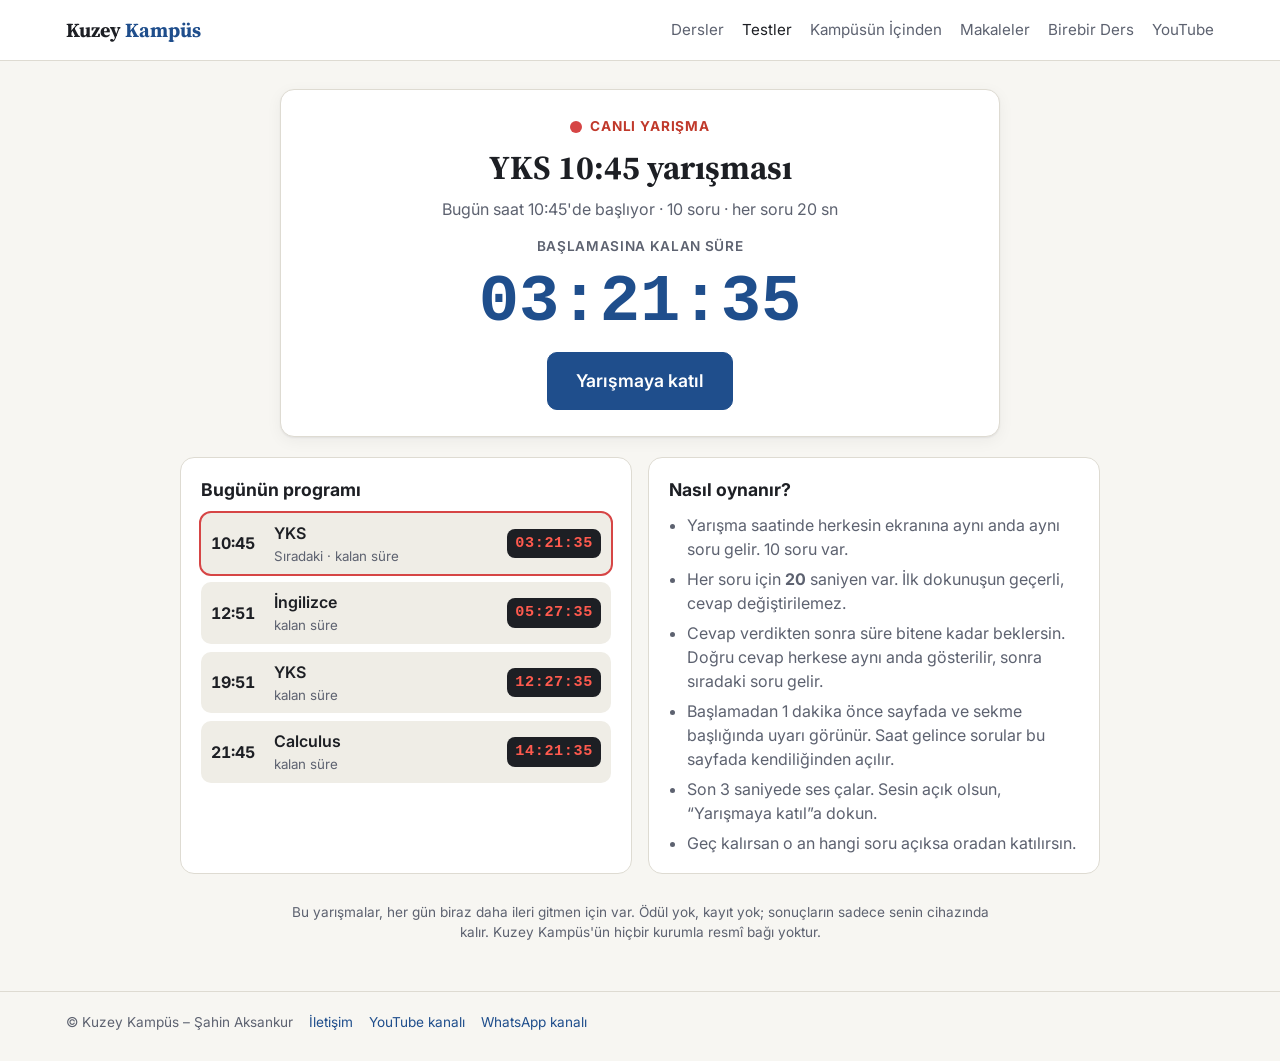
==== commit 940d5138: "YKS İşçi Problemleri: p (parça) yöntemiyle, formülsüz 75 soru + 8 D/Y Co-Authored-By: Claude Opus 5." ====
--- a/canli.html
+++ b/canli.html
@@ -8,7 +8,7 @@
   <link rel="preconnect" href="https://fonts.googleapis.com">
   <link rel="preconnect" href="https://fonts.gstatic.com" crossorigin>
   <link href="https://fonts.googleapis.com/css2?family=Inter:wght@400;600;700&family=Source+Serif+4:wght@600;700&display=swap" rel="stylesheet">
-  <link rel="stylesheet" href="assets/style.css?v=202611281031">
+  <link rel="stylesheet" href="assets/style.css?v=202611281040">
 </head>
 <body class="canli-sayfa">
   <header class="topbar">
@@ -125,15 +125,15 @@
     </div>
   </footer>
 
-  <script src="assets/config.js?v=202611281031"></script>
-  <script src="assets/app.js?v=202611281031"></script>
-  <script src="data/sorular.js?v=202611281031"></script>
-  <script src="data/yks-sorular.js?v=202611281031"></script>
-  <script src="data/ingilizce.js?v=202611281031"></script>
-  <script src="assets/oyun.js?v=202611281031"></script>
-  <script src="assets/canli-takvim.js?v=202611281031"></script>
+  <script src="assets/config.js?v=202611281040"></script>
+  <script src="assets/app.js?v=202611281040"></script>
+  <script src="data/sorular.js?v=202611281040"></script>
+  <script src="data/yks-sorular.js?v=202611281040"></script>
+  <script src="data/ingilizce.js?v=202611281040"></script>
+  <script src="assets/oyun.js?v=202611281040"></script>
+  <script src="assets/canli-takvim.js?v=202611281040"></script>
   <!-- Ziyaretçi sayımı: GoatCounter (çerezsiz, kişisel veri yok; yerelde saymaz) -->
   <script data-goatcounter="https://kuzeykampus.goatcounter.com/count" async src="//gc.zgo.at/count.js"></script>
-  <script src="assets/canli.js?v=202611281031"></script>
+  <script src="assets/canli.js?v=202611281040"></script>
 </body>
 </html>
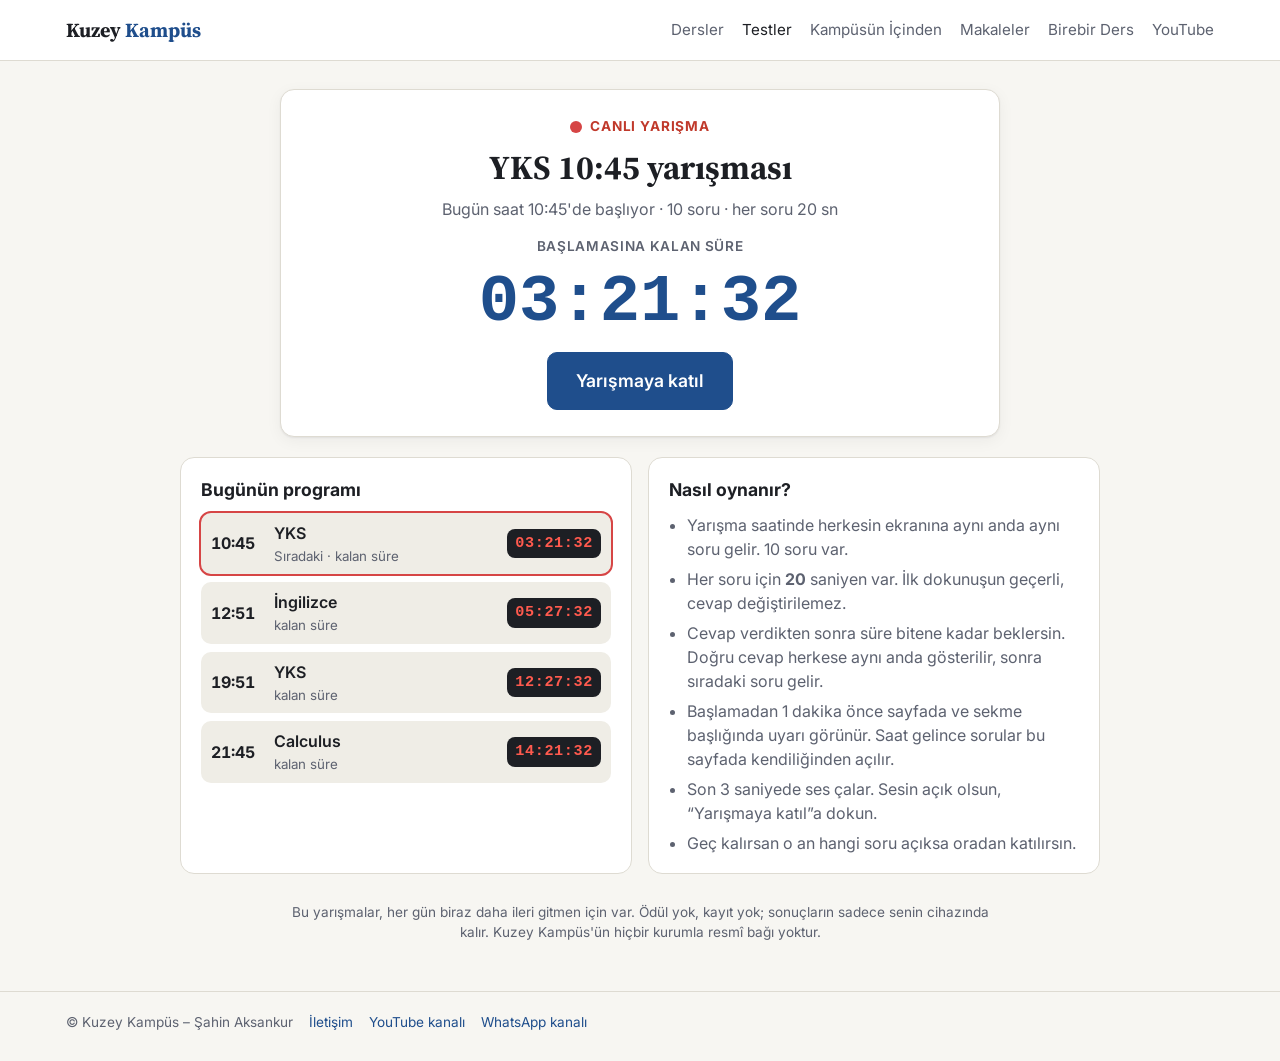
==== commit 5d8bda32: "YKS Havuz Problemleri p yöntemiyle yeniden yazıldı (57 soru, 8 Doğru/Yanlış; 1/x formülleri yok) Co-" ====
--- a/canli.html
+++ b/canli.html
@@ -8,7 +8,7 @@
   <link rel="preconnect" href="https://fonts.googleapis.com">
   <link rel="preconnect" href="https://fonts.gstatic.com" crossorigin>
   <link href="https://fonts.googleapis.com/css2?family=Inter:wght@400;600;700&family=Source+Serif+4:wght@600;700&display=swap" rel="stylesheet">
-  <link rel="stylesheet" href="assets/style.css?v=202611281040">
+  <link rel="stylesheet" href="assets/style.css?v=202611281043">
 </head>
 <body class="canli-sayfa">
   <header class="topbar">
@@ -125,15 +125,15 @@
     </div>
   </footer>
 
-  <script src="assets/config.js?v=202611281040"></script>
-  <script src="assets/app.js?v=202611281040"></script>
-  <script src="data/sorular.js?v=202611281040"></script>
-  <script src="data/yks-sorular.js?v=202611281040"></script>
-  <script src="data/ingilizce.js?v=202611281040"></script>
-  <script src="assets/oyun.js?v=202611281040"></script>
-  <script src="assets/canli-takvim.js?v=202611281040"></script>
+  <script src="assets/config.js?v=202611281043"></script>
+  <script src="assets/app.js?v=202611281043"></script>
+  <script src="data/sorular.js?v=202611281043"></script>
+  <script src="data/yks-sorular.js?v=202611281043"></script>
+  <script src="data/ingilizce.js?v=202611281043"></script>
+  <script src="assets/oyun.js?v=202611281043"></script>
+  <script src="assets/canli-takvim.js?v=202611281043"></script>
   <!-- Ziyaretçi sayımı: GoatCounter (çerezsiz, kişisel veri yok; yerelde saymaz) -->
   <script data-goatcounter="https://kuzeykampus.goatcounter.com/count" async src="//gc.zgo.at/count.js"></script>
-  <script src="assets/canli.js?v=202611281040"></script>
+  <script src="assets/canli.js?v=202611281043"></script>
 </body>
 </html>
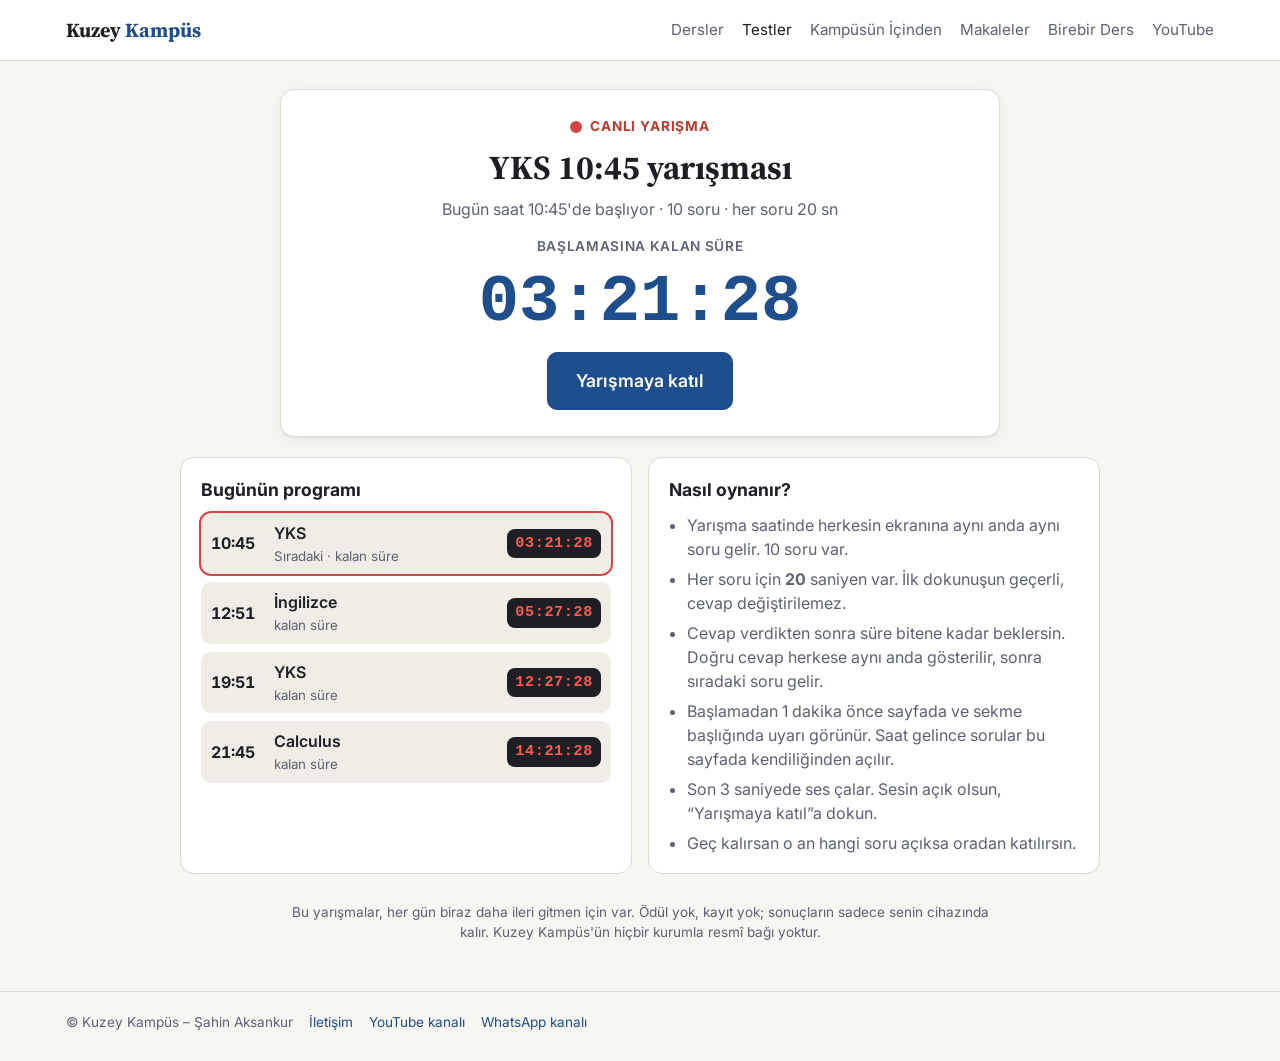
==== commit 7e6e8e25: "YKS Yüzde Problemleri: 47 soru + 8 Doğru/Yanlış (100x yöntemi, konu kapalı) Co-Authored-By: Claude O" ====
--- a/canli.html
+++ b/canli.html
@@ -8,7 +8,7 @@
   <link rel="preconnect" href="https://fonts.googleapis.com">
   <link rel="preconnect" href="https://fonts.gstatic.com" crossorigin>
   <link href="https://fonts.googleapis.com/css2?family=Inter:wght@400;600;700&family=Source+Serif+4:wght@600;700&display=swap" rel="stylesheet">
-  <link rel="stylesheet" href="assets/style.css?v=202611281043">
+  <link rel="stylesheet" href="assets/style.css?v=202611281045">
 </head>
 <body class="canli-sayfa">
   <header class="topbar">
@@ -125,15 +125,15 @@
     </div>
   </footer>
 
-  <script src="assets/config.js?v=202611281043"></script>
-  <script src="assets/app.js?v=202611281043"></script>
-  <script src="data/sorular.js?v=202611281043"></script>
-  <script src="data/yks-sorular.js?v=202611281043"></script>
-  <script src="data/ingilizce.js?v=202611281043"></script>
-  <script src="assets/oyun.js?v=202611281043"></script>
-  <script src="assets/canli-takvim.js?v=202611281043"></script>
+  <script src="assets/config.js?v=202611281045"></script>
+  <script src="assets/app.js?v=202611281045"></script>
+  <script src="data/sorular.js?v=202611281045"></script>
+  <script src="data/yks-sorular.js?v=202611281045"></script>
+  <script src="data/ingilizce.js?v=202611281045"></script>
+  <script src="assets/oyun.js?v=202611281045"></script>
+  <script src="assets/canli-takvim.js?v=202611281045"></script>
   <!-- Ziyaretçi sayımı: GoatCounter (çerezsiz, kişisel veri yok; yerelde saymaz) -->
   <script data-goatcounter="https://kuzeykampus.goatcounter.com/count" async src="//gc.zgo.at/count.js"></script>
-  <script src="assets/canli.js?v=202611281043"></script>
+  <script src="assets/canli.js?v=202611281045"></script>
 </body>
 </html>
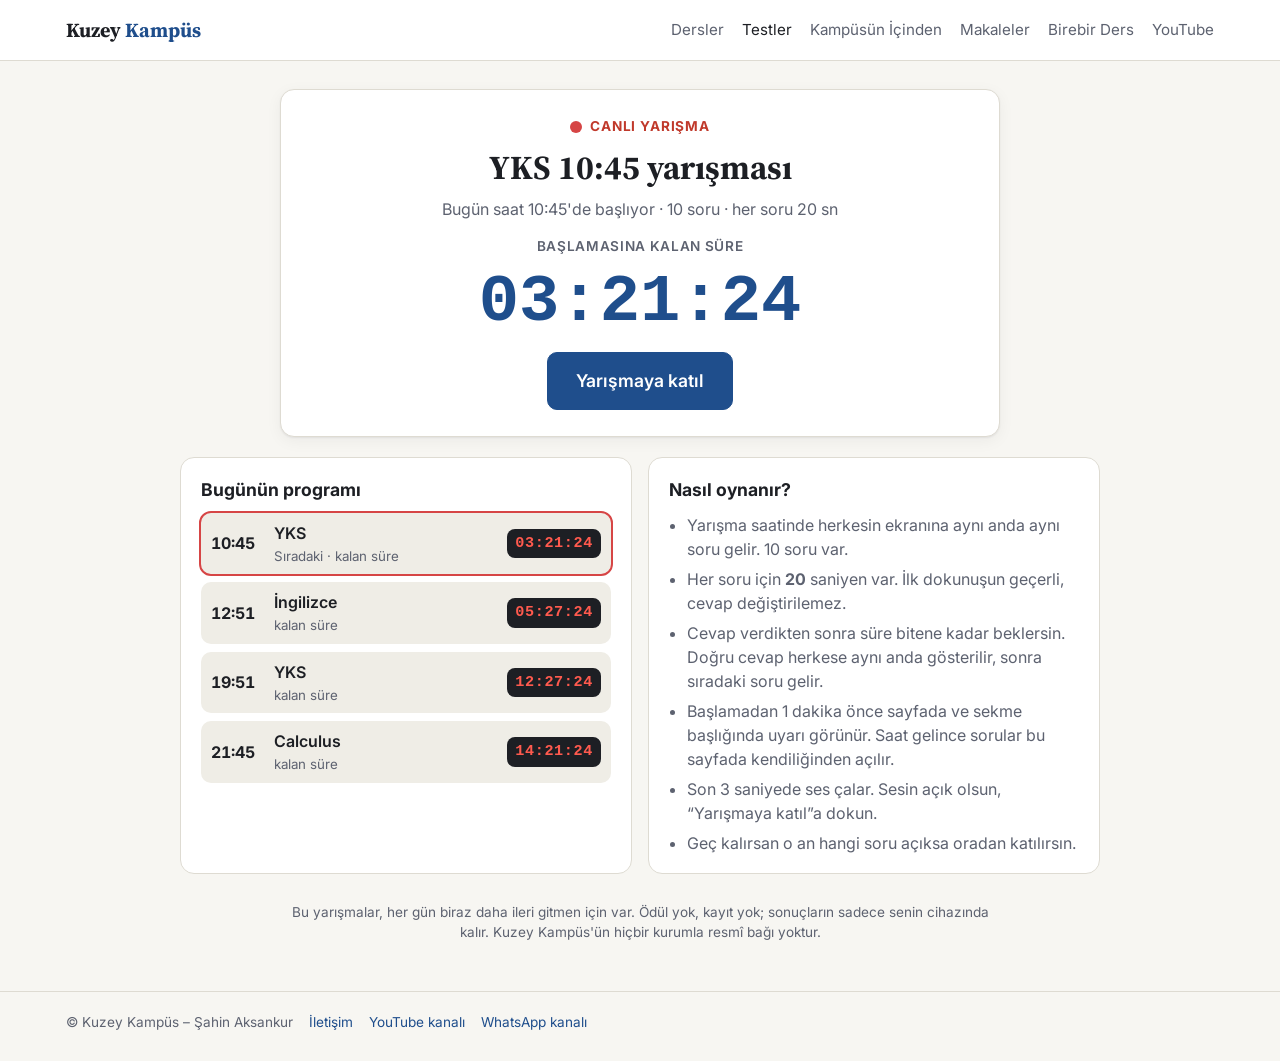
==== commit 8af3d9b2: "YKS Yüzde Problemleri yayında Co-Authored-By: Claude Opus 5.5 <noreply@anthropic.com>" ====
--- a/canli.html
+++ b/canli.html
@@ -8,7 +8,7 @@
   <link rel="preconnect" href="https://fonts.googleapis.com">
   <link rel="preconnect" href="https://fonts.gstatic.com" crossorigin>
   <link href="https://fonts.googleapis.com/css2?family=Inter:wght@400;600;700&family=Source+Serif+4:wght@600;700&display=swap" rel="stylesheet">
-  <link rel="stylesheet" href="assets/style.css?v=202611281045">
+  <link rel="stylesheet" href="assets/style.css?v=202611281046">
 </head>
 <body class="canli-sayfa">
   <header class="topbar">
@@ -125,15 +125,15 @@
     </div>
   </footer>
 
-  <script src="assets/config.js?v=202611281045"></script>
-  <script src="assets/app.js?v=202611281045"></script>
-  <script src="data/sorular.js?v=202611281045"></script>
-  <script src="data/yks-sorular.js?v=202611281045"></script>
-  <script src="data/ingilizce.js?v=202611281045"></script>
-  <script src="assets/oyun.js?v=202611281045"></script>
-  <script src="assets/canli-takvim.js?v=202611281045"></script>
+  <script src="assets/config.js?v=202611281046"></script>
+  <script src="assets/app.js?v=202611281046"></script>
+  <script src="data/sorular.js?v=202611281046"></script>
+  <script src="data/yks-sorular.js?v=202611281046"></script>
+  <script src="data/ingilizce.js?v=202611281046"></script>
+  <script src="assets/oyun.js?v=202611281046"></script>
+  <script src="assets/canli-takvim.js?v=202611281046"></script>
   <!-- Ziyaretçi sayımı: GoatCounter (çerezsiz, kişisel veri yok; yerelde saymaz) -->
   <script data-goatcounter="https://kuzeykampus.goatcounter.com/count" async src="//gc.zgo.at/count.js"></script>
-  <script src="assets/canli.js?v=202611281045"></script>
+  <script src="assets/canli.js?v=202611281046"></script>
 </body>
 </html>
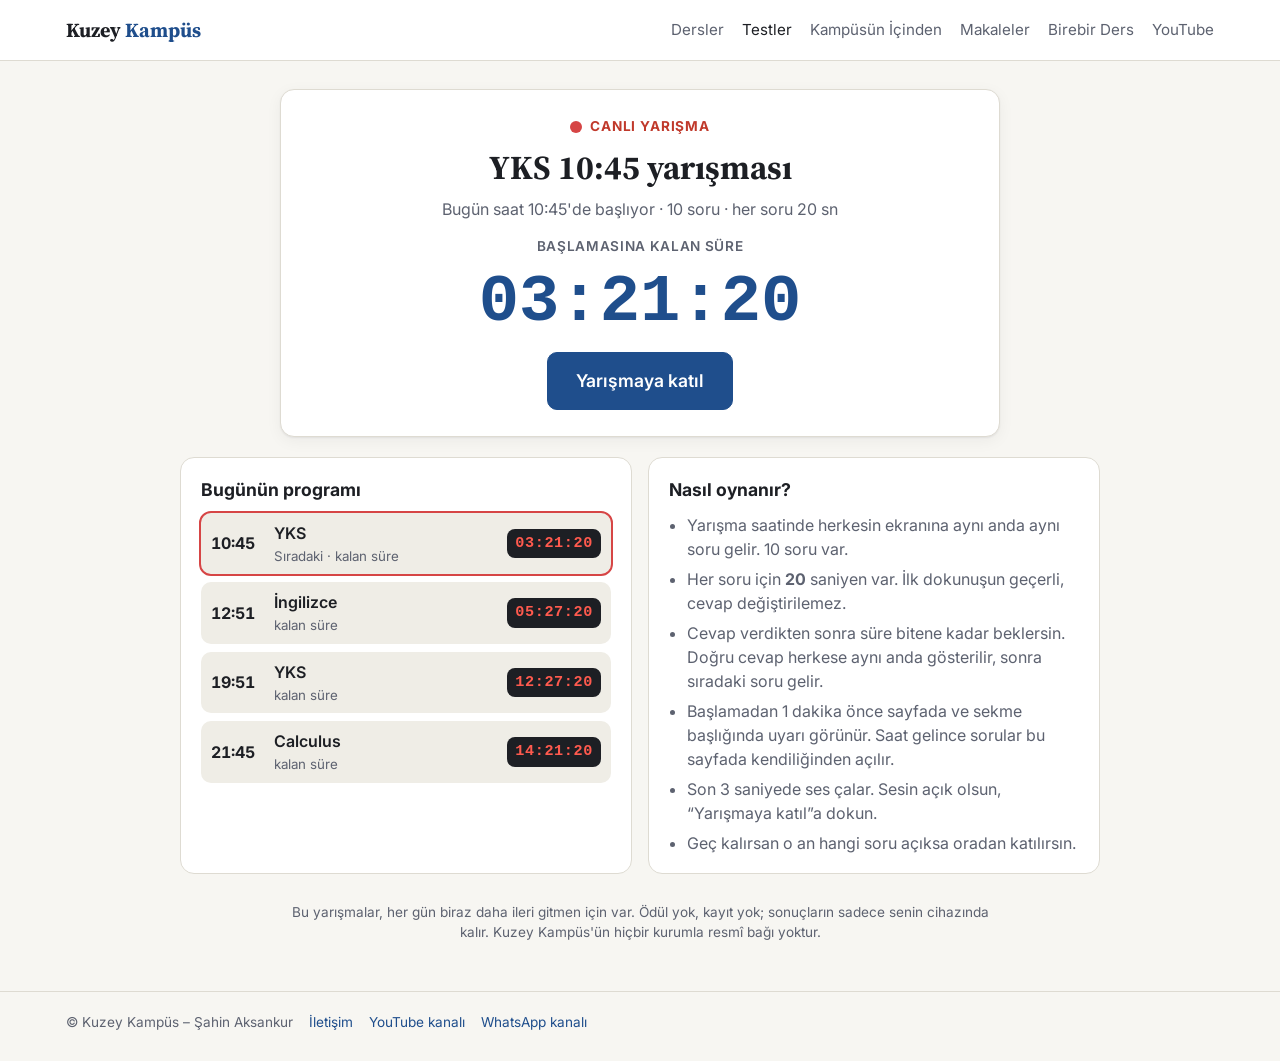
==== commit 05816ada: "YKS Kâr – Zarar Problemleri yayında (42 soru + 8 Doğru/Yanlış) Co-Authored-By: Claude Opus 5.5 <nore" ====
--- a/canli.html
+++ b/canli.html
@@ -8,7 +8,7 @@
   <link rel="preconnect" href="https://fonts.googleapis.com">
   <link rel="preconnect" href="https://fonts.gstatic.com" crossorigin>
   <link href="https://fonts.googleapis.com/css2?family=Inter:wght@400;600;700&family=Source+Serif+4:wght@600;700&display=swap" rel="stylesheet">
-  <link rel="stylesheet" href="assets/style.css?v=202611281046">
+  <link rel="stylesheet" href="assets/style.css?v=202611281047">
 </head>
 <body class="canli-sayfa">
   <header class="topbar">
@@ -125,15 +125,15 @@
     </div>
   </footer>
 
-  <script src="assets/config.js?v=202611281046"></script>
-  <script src="assets/app.js?v=202611281046"></script>
-  <script src="data/sorular.js?v=202611281046"></script>
-  <script src="data/yks-sorular.js?v=202611281046"></script>
-  <script src="data/ingilizce.js?v=202611281046"></script>
-  <script src="assets/oyun.js?v=202611281046"></script>
-  <script src="assets/canli-takvim.js?v=202611281046"></script>
+  <script src="assets/config.js?v=202611281047"></script>
+  <script src="assets/app.js?v=202611281047"></script>
+  <script src="data/sorular.js?v=202611281047"></script>
+  <script src="data/yks-sorular.js?v=202611281047"></script>
+  <script src="data/ingilizce.js?v=202611281047"></script>
+  <script src="assets/oyun.js?v=202611281047"></script>
+  <script src="assets/canli-takvim.js?v=202611281047"></script>
   <!-- Ziyaretçi sayımı: GoatCounter (çerezsiz, kişisel veri yok; yerelde saymaz) -->
   <script data-goatcounter="https://kuzeykampus.goatcounter.com/count" async src="//gc.zgo.at/count.js"></script>
-  <script src="assets/canli.js?v=202611281046"></script>
+  <script src="assets/canli.js?v=202611281047"></script>
 </body>
 </html>
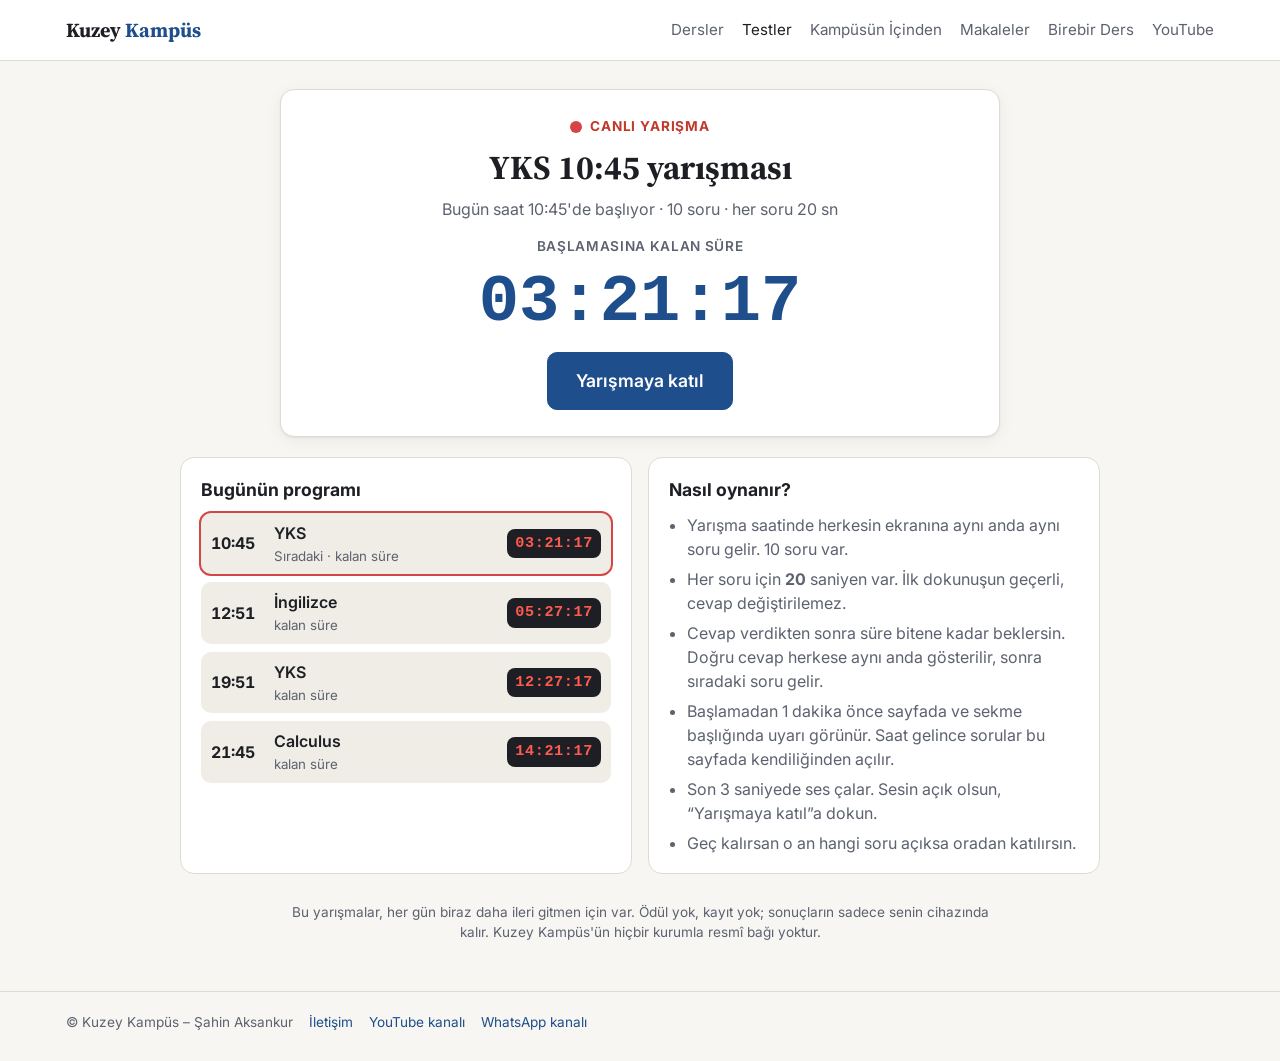
==== commit 76f9a33c: "YKS Yüzde: yüzde dili soruları (52 soru + 4 D/Y; x · 10/100, x · 110/100 · 90/100) Co-Authored-By: C" ====
--- a/canli.html
+++ b/canli.html
@@ -8,7 +8,7 @@
   <link rel="preconnect" href="https://fonts.googleapis.com">
   <link rel="preconnect" href="https://fonts.gstatic.com" crossorigin>
   <link href="https://fonts.googleapis.com/css2?family=Inter:wght@400;600;700&family=Source+Serif+4:wght@600;700&display=swap" rel="stylesheet">
-  <link rel="stylesheet" href="assets/style.css?v=202611281047">
+  <link rel="stylesheet" href="assets/style.css?v=202611281052">
 </head>
 <body class="canli-sayfa">
   <header class="topbar">
@@ -125,15 +125,15 @@
     </div>
   </footer>
 
-  <script src="assets/config.js?v=202611281047"></script>
-  <script src="assets/app.js?v=202611281047"></script>
-  <script src="data/sorular.js?v=202611281047"></script>
-  <script src="data/yks-sorular.js?v=202611281047"></script>
-  <script src="data/ingilizce.js?v=202611281047"></script>
-  <script src="assets/oyun.js?v=202611281047"></script>
-  <script src="assets/canli-takvim.js?v=202611281047"></script>
+  <script src="assets/config.js?v=202611281052"></script>
+  <script src="assets/app.js?v=202611281052"></script>
+  <script src="data/sorular.js?v=202611281052"></script>
+  <script src="data/yks-sorular.js?v=202611281052"></script>
+  <script src="data/ingilizce.js?v=202611281052"></script>
+  <script src="assets/oyun.js?v=202611281052"></script>
+  <script src="assets/canli-takvim.js?v=202611281052"></script>
   <!-- Ziyaretçi sayımı: GoatCounter (çerezsiz, kişisel veri yok; yerelde saymaz) -->
   <script data-goatcounter="https://kuzeykampus.goatcounter.com/count" async src="//gc.zgo.at/count.js"></script>
-  <script src="assets/canli.js?v=202611281047"></script>
+  <script src="assets/canli.js?v=202611281052"></script>
 </body>
 </html>
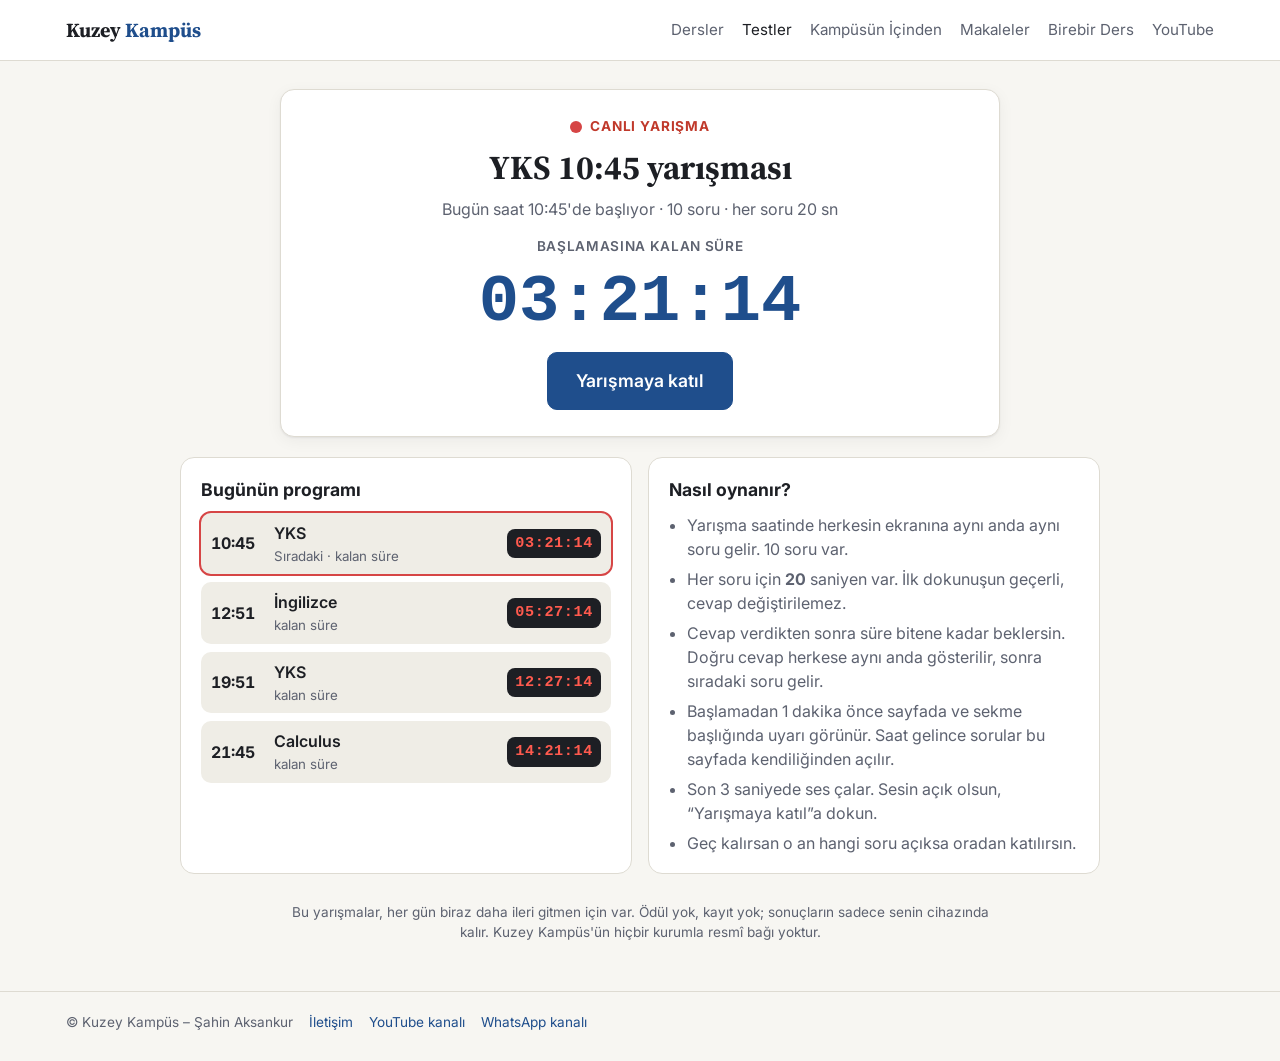
==== commit 7b4fd151: "YKS Kesir Problemleri: kesirli sayı soruları (+39 soru, +5 Doğru/Yanlış) Co-Authored-By: Claude Opus" ====
--- a/canli.html
+++ b/canli.html
@@ -8,7 +8,7 @@
   <link rel="preconnect" href="https://fonts.googleapis.com">
   <link rel="preconnect" href="https://fonts.gstatic.com" crossorigin>
   <link href="https://fonts.googleapis.com/css2?family=Inter:wght@400;600;700&family=Source+Serif+4:wght@600;700&display=swap" rel="stylesheet">
-  <link rel="stylesheet" href="assets/style.css?v=202611281052">
+  <link rel="stylesheet" href="assets/style.css?v=202611281057">
 </head>
 <body class="canli-sayfa">
   <header class="topbar">
@@ -125,15 +125,15 @@
     </div>
   </footer>
 
-  <script src="assets/config.js?v=202611281052"></script>
-  <script src="assets/app.js?v=202611281052"></script>
-  <script src="data/sorular.js?v=202611281052"></script>
-  <script src="data/yks-sorular.js?v=202611281052"></script>
-  <script src="data/ingilizce.js?v=202611281052"></script>
-  <script src="assets/oyun.js?v=202611281052"></script>
-  <script src="assets/canli-takvim.js?v=202611281052"></script>
+  <script src="assets/config.js?v=202611281057"></script>
+  <script src="assets/app.js?v=202611281057"></script>
+  <script src="data/sorular.js?v=202611281057"></script>
+  <script src="data/yks-sorular.js?v=202611281057"></script>
+  <script src="data/ingilizce.js?v=202611281057"></script>
+  <script src="assets/oyun.js?v=202611281057"></script>
+  <script src="assets/canli-takvim.js?v=202611281057"></script>
   <!-- Ziyaretçi sayımı: GoatCounter (çerezsiz, kişisel veri yok; yerelde saymaz) -->
   <script data-goatcounter="https://kuzeykampus.goatcounter.com/count" async src="//gc.zgo.at/count.js"></script>
-  <script src="assets/canli.js?v=202611281052"></script>
+  <script src="assets/canli.js?v=202611281057"></script>
 </body>
 </html>
